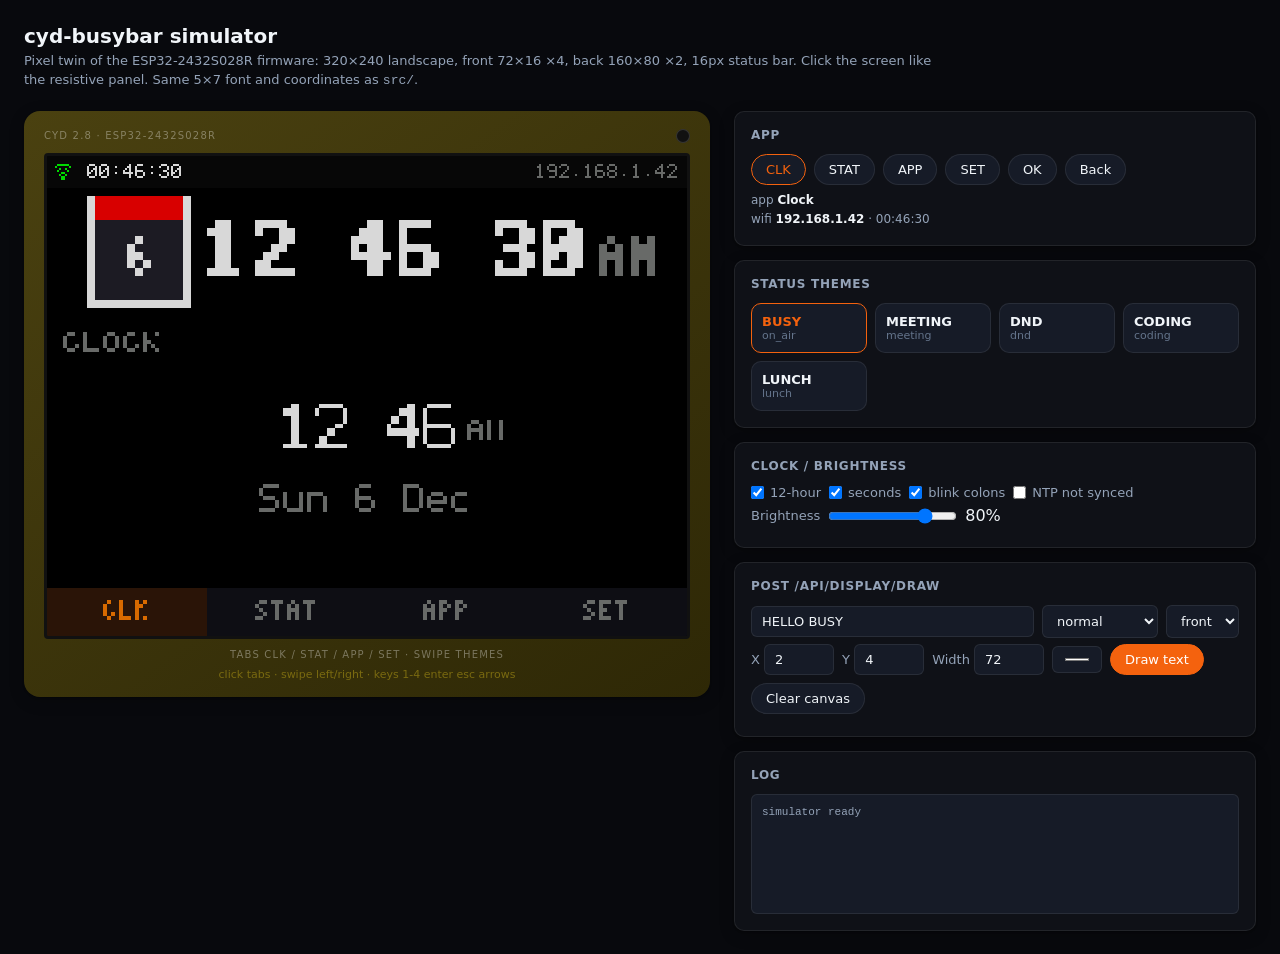
==== cyd-busybar/simulator.html @ e1021946 "feat: browser simulator, BUSY status theme, readable Tiny/Small fonts Add simulator.html as a pixel " ====
<!DOCTYPE html>
<html lang="en">
<head>
<meta charset="UTF-8">
<meta name="viewport" content="width=device-width, initial-scale=1">
<title>cyd-busybar simulator</title>
<style>
:root {
  --bg: #08090d;
  --surface: #0f1117;
  --surface-alt: #161b27;
  --border: rgba(255,255,255,0.08);
  --text: #f1f5f9;
  --text2: #94a3b8;
  --muted: #64748b;
  --accent: #F4620E;
  --good: #22c55e;
  --warn: #f43f5e;
  --radius: 10px;
  --shadow: 0 1px 2px rgba(0,0,0,0.3), 0 4px 16px rgba(0,0,0,0.2);
}
* { box-sizing: border-box; margin: 0; padding: 0; }
body {
  background: var(--bg);
  color: var(--text);
  font-family: system-ui, -apple-system, 'Segoe UI', Roboto, 'Helvetica Neue', Arial, sans-serif;
  min-height: 100dvh;
  padding: 24px;
}
header { margin-bottom: 20px; max-width: 920px; }
header h1 { font-size: 20px; font-weight: 600; }
header p { color: var(--text2); font-size: 13px; margin-top: 4px; line-height: 1.45; }
.layout {
  display: grid;
  grid-template-columns: auto 1fr;
  gap: 24px;
  align-items: start;
}
@media (max-width: 768px) { .layout { grid-template-columns: 1fr; } }

.device {
  background: linear-gradient(145deg, #4a4110, #2e2806);
  border-radius: 16px;
  padding: 18px 20px 16px;
  box-shadow: var(--shadow);
  display: inline-block;
}
.bezel-row {
  display: flex;
  align-items: center;
  justify-content: space-between;
  margin-bottom: 10px;
}
.brand {
  font-size: 10px;
  letter-spacing: 0.12em;
  color: rgba(255,255,255,0.35);
  text-transform: uppercase;
}
.rgb-led {
  width: 14px; height: 14px; border-radius: 50%;
  background: #111;
  box-shadow: inset 0 0 0 1px rgba(255,255,255,0.15);
}
.screen-wrap { position: relative; border: 3px solid #111; border-radius: 4px; overflow: hidden; }
#screen {
  display: block;
  width: 640px;
  height: 480px;
  background: #000;
  cursor: pointer;
  image-rendering: pixelated;
  image-rendering: crisp-edges;
  touch-action: none;
  user-select: none;
}
.dim-overlay {
  position: absolute; inset: 0; background: #000; pointer-events: none;
}
.device-label {
  text-align: center;
  color: rgba(255,255,255,0.35);
  font-size: 10px;
  letter-spacing: 0.12em;
  margin-top: 10px;
  text-transform: uppercase;
}
.hint { color: #7a6a10; font-size: 11px; text-align: center; margin-top: 8px; }

.panel { display: flex; flex-direction: column; gap: 14px; max-width: 640px; }
.card {
  background: var(--surface);
  border: 1px solid var(--border);
  border-radius: var(--radius);
  padding: 16px;
  box-shadow: var(--shadow);
}
.card h2 {
  font-size: 12px;
  letter-spacing: 0.06em;
  color: var(--text2);
  margin-bottom: 12px;
  text-transform: uppercase;
}
.row { display: flex; flex-wrap: wrap; gap: 8px; align-items: center; margin: 6px 0; }
label { font-size: 13px; color: var(--text2); }
input[type=text], input[type=number], input[type=color], select, textarea {
  background: var(--surface-alt);
  border: 1px solid var(--border);
  border-radius: 6px;
  color: var(--text);
  padding: 7px 10px;
  font: inherit;
  font-size: 13px;
}
input[type=text], textarea { flex: 1; min-width: 140px; }
input:focus, select:focus, button:focus, textarea:focus {
  outline: 2px solid var(--accent);
  outline-offset: 2px;
}
button {
  background: var(--surface-alt);
  border: 1px solid var(--border);
  border-radius: 999px;
  color: var(--text);
  padding: 7px 14px;
  font: inherit;
  font-size: 13px;
  cursor: pointer;
}
button:hover { background: rgba(255,255,255,0.08); }
button:active { transform: translateY(1px); }
button.primary { background: var(--accent); border-color: var(--accent); color: #fff; }
button.primary:hover { filter: brightness(1.08); }
button.is-on { border-color: var(--accent); color: var(--accent); }
.toggle { display: flex; align-items: center; gap: 6px; font-size: 13px; color: var(--text2); cursor: pointer; }
.theme-grid { display: grid; grid-template-columns: repeat(auto-fit, minmax(110px, 1fr)); gap: 8px; }
.theme-card {
  background: var(--surface-alt);
  border: 1px solid var(--border);
  border-radius: var(--radius);
  padding: 10px;
  text-align: left;
  color: var(--text);
}
.theme-card.is-on { border-color: var(--accent); }
#log {
  background: var(--surface-alt);
  border: 1px solid var(--border);
  border-radius: 6px;
  padding: 10px;
  height: 120px;
  overflow: auto;
  font: 11px/1.45 ui-monospace, Menlo, monospace;
  color: var(--text2);
}
#log .err { color: var(--warn); }
#hud { font-size: 12px; color: var(--text2); font-variant-numeric: tabular-nums; line-height: 1.6; }
#hud b { color: var(--text); }

@media (prefers-reduced-motion: reduce) {
  *, *::before, *::after { animation-duration: 0.01ms !important; transition-duration: 0.01ms !important; }
}
</style>
</head>
<body>
<header>
  <h1>cyd-busybar simulator</h1>
  <p>Pixel twin of the ESP32-2432S028R firmware: 320&times;240 landscape, front 72&times;16 &times;4, back 160&times;80 &times;2, 16px status bar. Click the screen like the resistive panel. Same 5&times;7 font and coordinates as <code>src/</code>.</p>
</header>

<main class="layout">
  <section class="device" aria-label="Simulated CYD">
    <div class="bezel-row">
      <div class="brand">CYD 2.8 · ESP32-2432S028R</div>
      <div class="rgb-led" id="rgbLed" title="onboard RGB LED"></div>
    </div>
    <div class="screen-wrap">
      <canvas id="screen" width="320" height="240" aria-label="Simulated 320 by 240 display"></canvas>
      <div class="dim-overlay" id="dimOverlay"></div>
    </div>
    <div class="device-label">tabs CLK / STAT / APP / SET · swipe themes</div>
    <p class="hint">click tabs · swipe left/right · keys 1-4 enter esc arrows</p>
  </section>

  <section class="panel">
    <div class="card">
      <h2>App</h2>
      <div class="row" id="app-btns">
        <button type="button" data-key="start">CLK</button>
        <button type="button" data-key="busy">STAT</button>
        <button type="button" data-key="apps">APP</button>
        <button type="button" data-key="settings">SET</button>
        <button type="button" data-key="ok">OK</button>
        <button type="button" data-key="back">Back</button>
      </div>
      <p id="hud"></p>
    </div>

    <div class="card">
      <h2>Status themes</h2>
      <div class="theme-grid" id="theme-grid"></div>
    </div>

    <div class="card">
      <h2>Clock / brightness</h2>
      <div class="row">
        <label class="toggle"><input type="checkbox" id="hour12" checked> 12-hour</label>
        <label class="toggle"><input type="checkbox" id="showSeconds" checked> seconds</label>
        <label class="toggle"><input type="checkbox" id="blinkColons" checked> blink colons</label>
        <label class="toggle"><input type="checkbox" id="simOffline"> NTP not synced</label>
      </div>
      <div class="row">
        <label for="bright">Brightness</label>
        <input id="bright" type="range" min="5" max="100" value="80">
        <span id="brightVal">80%</span>
      </div>
    </div>

    <div class="card">
      <h2>POST /api/display/draw</h2>
      <form id="draw-form">
        <div class="row">
          <input name="text" type="text" value="HELLO BUSY" maxlength="96" aria-label="Text">
          <select name="font" aria-label="Font">
            <option>tiny</option><option>small</option>
            <option selected>normal</option><option>condensed</option>
            <option>bold</option><option>large</option>
            <option>extra_large</option><option>global</option>
          </select>
          <select name="display" aria-label="Display">
            <option value="front">front</option>
            <option value="back">back</option>
          </select>
        </div>
        <div class="row">
          <label>X <input name="x" type="number" value="2" style="width:70px"></label>
          <label>Y <input name="y" type="number" value="4" style="width:70px"></label>
          <label>Width <input name="width" type="number" value="72" style="width:70px"></label>
          <input name="color" type="color" value="#ffffff" aria-label="Color">
          <button class="primary" type="submit">Draw text</button>
          <button type="button" id="btn-clear">Clear canvas</button>
        </div>
      </form>
    </div>

    <div class="card">
      <h2>Log</h2>
      <div id="log"></div>
    </div>
  </section>
</main>

<script>
// Pixel twin of cyd-busybar firmware. Layout, 5x7 bits, and draw
// coordinates must match src/ (Types.h, Fonts.cpp, ClockApp, ThemeApp,
// SettingsApp, Chrome, AppManager, DisplayHAL, TouchInput).

// ── LAYOUT (Types.h) ──────────────────────────────────────
const FRONT_W = 72, FRONT_H = 16, BACK_W = 160, BACK_H = 80;
const TFT_W = 320, TFT_H = 240, STATUS_H = 16;
const FRONT_SCALE = 4, BACK_SCALE = 2;
const FRONT_DX = 16, FRONT_DY = 16, BACK_DX = 0, BACK_DY = 80;
const FW_NAME = 'cyd-busybar', FW_VERSION = '0.1.0', API_SEMVER = '27.5.0';
const STORAGE_KEY = 'cydbusybar_v1_sim';

const COL_BG = 0x0000, COL_STATUS = 0x0841, COL_TEXT = 0xFFFF;
const COL_MUTED = 0x7BEF, COL_ACCENT = 0xFBE0, COL_GREEN = 0x07E0, COL_RED = 0xF800;

const FontId = { Tiny:0, Small:1, Normal:2, Condensed:3, Bold:4, Large:5, ExtraLarge:6, Global:7 };
const AppId = { Clock:0, Theme:1, Apps:2, Settings:3 };
const Key = { None:0, Up:1, Down:2, Ok:3, Back:4, Start:5, Busy:6, Custom:7, Off:8, Apps:9, Settings:10 };
const Align = { TopLeft:0, TopMid:1, TopRight:2, MidLeft:3, Center:4, MidRight:5, BottomLeft:6, BottomMid:7, BottomRight:8 };

const TZ_TABLE = [
  'Bangkok','UTC','London','Berlin','New_York','Chicago','Denver',
  'Los_Angeles','Tokyo','Singapore','Sydney','Mumbai'
];

const THEMES = [
  { id:'on_air',  label:'BUSY',    backSub:'RECORDING',     color: rgb565(0xFF,0x2A,0x2A), bg: rgb565(0x28,0x00,0x00), anim:'pulse_bars' },
  { id:'meeting', label:'MEETING', backSub:'IN A CALL',     color: rgb565(0x3D,0x7F,0xFF), bg: rgb565(0x00,0x10,0x28), anim:'dots' },
  { id:'dnd',     label:'DND',     backSub:'DO NOT DISTURB',color: rgb565(0xB0,0x80,0xFF), bg: rgb565(0x10,0x00,0x20), anim:'moon' },
  { id:'coding',  label:'CODING',  backSub:'HEADS DOWN',    color: rgb565(0x22,0xC5,0x5E), bg: rgb565(0x00,0x18,0x08), anim:'code' },
  { id:'lunch',   label:'LUNCH',   backSub:'BACK SOON',     color: rgb565(0xF4,0xC2,0x0E), bg: rgb565(0x28,0x18,0x00), anim:'utensils' },
];

const FONT5X7 = [
  [0x00, 0x00, 0x00, 0x00, 0x00],
  [0x00, 0x00, 0x2F, 0x00, 0x00],
  [0x00, 0x03, 0x00, 0x03, 0x00],
  [0x0A, 0x1F, 0x0A, 0x1F, 0x0A],
  [0x24, 0x2A, 0x7F, 0x2A, 0x12],
  [0x63, 0x13, 0x28, 0x66, 0x41],
  [0x36, 0x49, 0x55, 0x22, 0x50],
  [0x00, 0x00, 0x03, 0x00, 0x00],
  [0x00, 0x00, 0x3E, 0x41, 0x00],
  [0x00, 0x41, 0x3E, 0x00, 0x00],
  [0x14, 0x08, 0x3E, 0x08, 0x14],
  [0x08, 0x08, 0x3E, 0x08, 0x08],
  [0x00, 0x40, 0x30, 0x00, 0x00],
  [0x08, 0x08, 0x08, 0x08, 0x08],
  [0x00, 0x00, 0x20, 0x00, 0x00],
  [0x10, 0x08, 0x04, 0x02, 0x01],
  [0x3E, 0x51, 0x49, 0x45, 0x3E],
  [0x00, 0x42, 0x7F, 0x40, 0x00],
  [0x42, 0x61, 0x51, 0x49, 0x46],
  [0x22, 0x41, 0x49, 0x49, 0x36],
  [0x18, 0x14, 0x12, 0x7F, 0x10],
  [0x27, 0x45, 0x45, 0x45, 0x39],
  [0x3E, 0x49, 0x49, 0x49, 0x30],
  [0x01, 0x71, 0x09, 0x05, 0x03],
  [0x36, 0x49, 0x49, 0x49, 0x36],
  [0x06, 0x49, 0x49, 0x49, 0x3E],
  [0x00, 0x00, 0x12, 0x00, 0x00],
  [0x00, 0x40, 0x32, 0x00, 0x00],
  [0x08, 0x14, 0x22, 0x41, 0x00],
  [0x14, 0x14, 0x14, 0x14, 0x14],
  [0x00, 0x41, 0x22, 0x14, 0x08],
  [0x02, 0x01, 0x51, 0x09, 0x06],
  [0x3E, 0x41, 0x5D, 0x55, 0x5E],
  [0x7E, 0x09, 0x09, 0x09, 0x7E],
  [0x7F, 0x49, 0x49, 0x49, 0x36],
  [0x3E, 0x41, 0x41, 0x41, 0x22],
  [0x7F, 0x41, 0x41, 0x41, 0x3E],
  [0x7F, 0x49, 0x49, 0x49, 0x41],
  [0x7F, 0x09, 0x09, 0x09, 0x01],
  [0x3E, 0x41, 0x49, 0x49, 0x7A],
  [0x7F, 0x08, 0x08, 0x08, 0x7F],
  [0x00, 0x41, 0x7F, 0x41, 0x00],
  [0x20, 0x40, 0x41, 0x3F, 0x01],
  [0x7F, 0x08, 0x14, 0x22, 0x41],
  [0x7F, 0x40, 0x40, 0x40, 0x40],
  [0x7F, 0x02, 0x0C, 0x02, 0x7F],
  [0x7F, 0x02, 0x04, 0x08, 0x7F],
  [0x3E, 0x41, 0x41, 0x41, 0x3E],
  [0x7F, 0x09, 0x09, 0x09, 0x06],
  [0x3E, 0x41, 0x51, 0x21, 0x5E],
  [0x7F, 0x09, 0x19, 0x29, 0x46],
  [0x46, 0x49, 0x49, 0x49, 0x31],
  [0x01, 0x01, 0x7F, 0x01, 0x01],
  [0x3F, 0x40, 0x40, 0x40, 0x3F],
  [0x1F, 0x20, 0x40, 0x20, 0x1F],
  [0x7F, 0x20, 0x18, 0x20, 0x7F],
  [0x63, 0x14, 0x08, 0x14, 0x63],
  [0x03, 0x04, 0x78, 0x04, 0x03],
  [0x61, 0x51, 0x49, 0x45, 0x43],
  [0x7F, 0x41, 0x41, 0x41, 0x00],
  [0x01, 0x02, 0x04, 0x08, 0x10],
  [0x00, 0x41, 0x41, 0x41, 0x7F],
  [0x04, 0x02, 0x01, 0x02, 0x04],
  [0x40, 0x40, 0x40, 0x40, 0x40],
  [0x00, 0x01, 0x02, 0x00, 0x00],
  [0x20, 0x54, 0x54, 0x54, 0x78],
  [0x7F, 0x44, 0x44, 0x44, 0x38],
  [0x38, 0x44, 0x44, 0x44, 0x00],
  [0x38, 0x44, 0x44, 0x44, 0x7F],
  [0x38, 0x54, 0x54, 0x54, 0x18],
  [0x08, 0x7E, 0x09, 0x01, 0x02],
  [0x08, 0x54, 0x54, 0x54, 0x3C],
  [0x7F, 0x04, 0x04, 0x04, 0x78],
  [0x00, 0x44, 0x7D, 0x40, 0x00],
  [0x20, 0x40, 0x44, 0x3D, 0x00],
  [0x7F, 0x10, 0x28, 0x44, 0x00],
  [0x00, 0x41, 0x7F, 0x40, 0x00],
  [0x7C, 0x04, 0x78, 0x04, 0x78],
  [0x7C, 0x04, 0x04, 0x04, 0x78],
  [0x38, 0x44, 0x44, 0x44, 0x38],
  [0x7C, 0x14, 0x14, 0x14, 0x08],
  [0x08, 0x14, 0x14, 0x14, 0x7C],
  [0x7C, 0x08, 0x04, 0x04, 0x08],
  [0x48, 0x54, 0x54, 0x54, 0x24],
  [0x04, 0x3F, 0x44, 0x44, 0x20],
  [0x3C, 0x40, 0x40, 0x40, 0x7C],
  [0x1C, 0x20, 0x40, 0x20, 0x1C],
  [0x3C, 0x40, 0x38, 0x40, 0x3C],
  [0x44, 0x28, 0x10, 0x28, 0x44],
  [0x0C, 0x50, 0x50, 0x50, 0x3C],
  [0x44, 0x64, 0x54, 0x4C, 0x44],
  [0x00, 0x08, 0x36, 0x41, 0x41],
  [0x00, 0x00, 0x7F, 0x00, 0x00],
  [0x41, 0x41, 0x36, 0x08, 0x00],
  [0x08, 0x04, 0x08, 0x10, 0x08],
];

function rgb565(r, g, b) { return ((r & 0xF8) << 8) | ((g & 0xFC) << 3) | (b >> 3); }
function split565(c) {
  let r = (c >> 8) & 0xF8; r |= r >> 5;
  let g = (c >> 3) & 0xFC; g |= g >> 6;
  let b = (c << 3) & 0xF8; b |= b >> 5;
  return [r, g, b];
}
function clampi(v, lo, hi) { return v < lo ? lo : (v > hi ? hi : v); }
function parseFont(s) {
  const m = { tiny:0, small:1, condensed:3, bold:4, large:5, extra_large:6, global:7 };
  return m[s] != null ? m[s] : FontId.Normal;
}
function parseAlign(s) {
  const m = { top_mid:1, top_right:2, mid_left:3, center:4, mid_right:5, bottom_left:6, bottom_mid:7, bottom_right:8 };
  return m[s] != null ? m[s] : Align.TopLeft;
}
function applyAlign(x, y, w, h, a) {
  switch (a) {
    case Align.TopMid: x -= (w / 2) | 0; break;
    case Align.TopRight: x -= w; break;
    case Align.MidLeft: y -= (h / 2) | 0; break;
    case Align.Center: x -= (w / 2) | 0; y -= (h / 2) | 0; break;
    case Align.MidRight: x -= w; y -= (h / 2) | 0; break;
    case Align.BottomLeft: y -= h; break;
    case Align.BottomMid: x -= (w / 2) | 0; y -= h; break;
    case Align.BottomRight: x -= w; y -= h; break;
  }
  return [x, y];
}
function hex8to565(hex) {
  const h = hex.replace('#', '');
  const r = parseInt(h.slice(0, 2), 16);
  const g = parseInt(h.slice(2, 4), 16);
  const b = parseInt(h.slice(4, 6), 16);
  return rgb565(r, g, b);
}

// ── STATE ─────────────────────────────────────────────────
const STATE = {
  current: AppId.Clock,
  pending: AppId.Clock,
  wiping: false,
  wipeStart: 0,
  wipeX: -1,
  settingsIndex: 0,
  settingsLeaf: false,
  themeIndex: 0,
  hour12: true,
  showSeconds: true,
  blinkColons: true,
  showDate: true,
  tzIndex: 0,
  brightness: 80,
  wifiOn: true,
  rssi: -50,
  ip: '192.168.1.42',
  ssid: 'home',
  ntpReady: true,
  canvas: null,
  rgb: [0, 0, 0],
  blinkUntil: 0,
  blinkOn: false,
  blinkLast: 0,
};

try {
  const s = JSON.parse(localStorage.getItem(STORAGE_KEY) || '{}');
  if (s.hour12 != null) STATE.hour12 = s.hour12;
  if (s.themeIndex != null) STATE.themeIndex = s.themeIndex;
  if (s.brightness != null) STATE.brightness = s.brightness;
} catch (e) {}

function saveSettings() {
  localStorage.setItem(STORAGE_KEY, JSON.stringify({
    hour12: STATE.hour12, themeIndex: STATE.themeIndex, brightness: STATE.brightness
  }));
}

function millis() { return Date.now(); }

// ── DISPLAY HAL ───────────────────────────────────────────
const front = new Uint16Array(FRONT_W * FRONT_H);
const back = new Uint16Array(BACK_W * BACK_H);
const canvasEl = document.getElementById('screen');
const ctx = canvasEl.getContext('2d', { alpha: false });
ctx.imageSmoothingEnabled = false;
const img = ctx.createImageData(TFT_W, TFT_H);

function dispW(d) { return d === 0 ? FRONT_W : BACK_W; }
function dispH(d) { return d === 0 ? FRONT_H : BACK_H; }
function dispBuf(d) { return d === 0 ? front : back; }

function clearFB(d, color) {
  dispBuf(d).fill(color);
}
function pixel(d, x, y, color) {
  const w = dispW(d), h = dispH(d);
  if (x < 0 || y < 0 || x >= w || y >= h) return;
  dispBuf(d)[y * w + x] = color;
}
function fillRect(d, x, y, w, h, color) {
  const W = dispW(d), H = dispH(d);
  const x1 = clampi(x, 0, W), y1 = clampi(y, 0, H);
  const x2 = clampi(x + w, 0, W), y2 = clampi(y + h, 0, H);
  const buf = dispBuf(d);
  for (let yy = y1; yy < y2; yy++) {
    const row = yy * W;
    for (let xx = x1; xx < x2; xx++) buf[row + xx] = color;
  }
}
function hLine(d, x, y, w, c) { fillRect(d, x, y, w, 1, c); }
function vLine(d, x, y, h, c) { fillRect(d, x, y, 1, h, c); }

function put565(x, y, c) {
  if (x < 0 || y < 0 || x >= TFT_W || y >= TFT_H) return;
  const [r, g, b] = split565(c);
  const i = (y * TFT_W + x) * 4;
  img.data[i] = r; img.data[i + 1] = g; img.data[i + 2] = b; img.data[i + 3] = 255;
}
function fillTft(x, y, w, h, c) {
  for (let yy = y; yy < y + h; yy++)
    for (let xx = x; xx < x + w; xx++) put565(xx, yy, c);
}
function scaleBlit(src, sw, sh, dx, dy, scale) {
  for (let sy = 0; sy < sh; sy++) {
    for (let sx = 0; sx < sw; sx++) {
      const c = src[sy * sw + sx];
      const px = dx + sx * scale;
      const py = dy + sy * scale;
      for (let k = 0; k < scale; k++)
        for (let m = 0; m < scale; m++) put565(px + k, py + m, c);
    }
  }
}

function glyphW(id) {
  switch (id) {
    case FontId.Tiny: return 3;
    case FontId.Small: return 4;
    case FontId.Condensed: return 4;
    case FontId.Large: return 6;
    case FontId.ExtraLarge: return 7;
    case FontId.Global: return 8;
    default: return 5;
  }
}
function glyphH(id) {
  switch (id) {
    case FontId.Tiny:
    case FontId.Small: return 5;
    case FontId.Large: return 9;
    case FontId.ExtraLarge: return 10;
    case FontId.Global: return 11;
    default: return 7;
  }
}
function textWidth(s, id) {
  if (!s) return 0;
  const n = s.length;
  return n * glyphW(id) + (n - 1);
}
function textHeight(id) { return glyphH(id); }

function blitGlyph(d, x, y, ch, color, id, clipX, clipY, clipW, clipH, clip) {
  let idx = ch.charCodeAt(0);
  if (idx < 0x20 || idx > 0x7E) idx = 63;
  const cols = FONT5X7[idx - 0x20];
  const dw = glyphW(id), dh = glyphH(id);
  const bold = id === FontId.Bold;
  const W = dispW(d), H = dispH(d);
  for (let dy = 0; dy < dh; dy++) {
    // Inclusive 5x7 sample (Fonts.cpp). Tiny/Small keep the glyph midline.
    let sy = dh <= 1 ? 0 : Math.floor((dy * 6 + Math.floor((dh - 1) / 2)) / (dh - 1));
    if (sy > 6) sy = 6;
    const py = y + dy;
    if (py < 0 || py >= H) continue;
    if (clip && (py < clipY || py >= clipY + clipH)) continue;
    for (let dx = 0; dx < dw; dx++) {
      let sx = dw <= 1 ? 0 : Math.floor((dx * 4 + Math.floor((dw - 1) / 2)) / (dw - 1));
      if (sx > 4) sx = 4;
      const px = x + dx;
      if (px < 0 || px >= W) continue;
      if (clip && (px < clipX || px >= clipX + clipW)) continue;
      let on = (cols[sx] & (1 << sy)) !== 0;
      if (bold && sx + 1 < 5) on = on || ((cols[sx + 1] & (1 << sy)) !== 0);
      if (on) pixel(d, px, py, color);
    }
  }
}
function drawText(d, x, y, s, color, id) {
  if (!s) return;
  const adv = glyphW(id) + 1;
  for (let i = 0; i < s.length; i++) {
    blitGlyph(d, x, y, s[i], color, id, 0, 0, 0, 0, false);
    x += adv;
  }
}
function drawTextClip(d, clipX, clipY, clipW, clipH, originX, s, color, id) {
  if (!s) return;
  const adv = glyphW(id) + 1;
  let x = originX;
  for (let i = 0; i < s.length; i++) {
    blitGlyph(d, x, clipY, s[i], color, id, clipX, clipY, clipW, clipH, true);
    x += adv;
  }
}

// TFT GLCD twin: 5x7 in a 6x8 cell (Adafruit / TFT_eSPI font 1).
function tftGlyph(x, y, ch, color) {
  let idx = ch.charCodeAt(0);
  if (idx < 0x20 || idx > 0x7E) idx = 63;
  const cols = FONT5X7[idx - 0x20];
  for (let sx = 0; sx < 5; sx++)
    for (let sy = 0; sy < 7; sy++)
      if (cols[sx] & (1 << sy)) put565(x + sx, y + sy, color);
}
function tftPrint(x, y, s, color) {
  for (let i = 0; i < s.length; i++) {
    tftGlyph(x, y, s[i], color);
    x += 6;
  }
  return s.length * 6;
}
function drawIconWifi(tftX, tftY, bars, color) {
  const p = (x, y) => put565(tftX + x, tftY + y, color);
  p(3, 6); p(4, 6); p(3, 7); p(4, 7);
  if (bars >= 1) { p(2, 5); p(5, 5); p(3, 4); p(4, 4); }
  if (bars >= 2) { p(1, 3); p(6, 3); p(2, 2); p(5, 2); }
  if (bars >= 3) { p(0, 1); p(7, 1); p(1, 0); p(6, 0); p(2, 0); p(5, 0); p(3, 0); p(4, 0); }
}

function setRgb(r, g, b) {
  STATE.rgb = [r, g, b];
  const el = document.getElementById('rgbLed');
  if (r || g || b) {
    el.style.background = `rgb(${r},${g},${b})`;
    el.style.boxShadow = `0 0 10px rgb(${r},${g},${b})`;
  } else {
    el.style.background = '#111';
    el.style.boxShadow = 'inset 0 0 0 1px rgba(255,255,255,0.15)';
  }
}
function rgbOff() { STATE.blinkUntil = 0; setRgb(0, 0, 0); }
function blinkRgb(c, ms) {
  const [r, g, b] = split565(c);
  STATE.rgb = [r, g, b];
  STATE.blinkUntil = millis() + ms;
  STATE.blinkLast = 0;
  STATE.blinkOn = false;
}

function drawStatusBar() {
  fillTft(0, 0, TFT_W, STATUS_H, COL_STATUS);
  let bars = 0;
  if (STATE.wifiOn) {
    if (STATE.rssi > -55) bars = 3;
    else if (STATE.rssi > -70) bars = 2;
    else bars = 1;
  }
  drawIconWifi(4, 4, bars, STATE.wifiOn ? COL_GREEN : COL_MUTED);
  const mid = formatClock(false, true, false);
  tftPrint(20, 4, mid, COL_TEXT);
  const left = STATE.wifiOn ? STATE.ip : 'offline';
  const tw = left.length * 6;
  tftPrint(TFT_W - 4 - tw, 4, left, COL_MUTED);
}

function composite() {
  img.data.fill(0);
  for (let i = 3; i < img.data.length; i += 4) img.data[i] = 255;
  drawStatusBar();
  scaleBlit(front, FRONT_W, FRONT_H, FRONT_DX, FRONT_DY, FRONT_SCALE);
  scaleBlit(back, BACK_W, BACK_H, BACK_DX, BACK_DY, BACK_SCALE);
  if (STATE.wipeX >= 0) fillTft(STATE.wipeX, 0, 14, TFT_H, COL_ACCENT);
  ctx.putImageData(img, 0, 0);
}

// ── TIME ──────────────────────────────────────────────────
function localTm() { return new Date(); }
function pad2(n) { return n < 10 ? '0' + n : String(n); }
function formatClock(hour12, seconds, blinkColon) {
  if (!STATE.ntpReady) return seconds ? '--:--:--' : '--:--';
  const t = localTm();
  let hour = t.getHours();
  const colon = blinkColon && (Math.floor(millis() / 500) % 2) ? ' ' : ':';
  if (hour12) {
    let h = hour % 12; if (h === 0) h = 12;
    return seconds ? `${h}${colon}${pad2(t.getMinutes())}${colon}${pad2(t.getSeconds())}`
                   : `${h}${colon}${pad2(t.getMinutes())}`;
  }
  return seconds ? `${pad2(hour)}${colon}${pad2(t.getMinutes())}${colon}${pad2(t.getSeconds())}`
                 : `${pad2(hour)}${colon}${pad2(t.getMinutes())}`;
}
function formatDate() {
  const wday = ['Sun','Mon','Tue','Wed','Thu','Fri','Sat'];
  const mon = ['Jan','Feb','Mar','Apr','May','Jun','Jul','Aug','Sep','Oct','Nov','Dec'];
  const t = localTm();
  return `${wday[t.getDay()]} ${t.getDate()} ${mon[t.getMonth()]}`;
}
function formatIso() {
  const t = localTm();
  return `${t.getFullYear()}-${pad2(t.getMonth()+1)}-${pad2(t.getDate())}T${pad2(t.getHours())}:${pad2(t.getMinutes())}:${pad2(t.getSeconds())}+07:00`;
}

// ── CLOCK APP ─────────────────────────────────────────────
function drawCalendar(x, y, day) {
  fillRect(0, x, y, 13, 14, COL_TEXT);
  fillRect(0, x + 1, y + 3, 11, 10, rgb565(0x20, 0x20, 0x28));
  fillRect(0, x + 1, y, 11, 3, COL_RED);
  const buf = String(day);
  const tw = textWidth(buf, FontId.Tiny);
  drawText(0, x + Math.floor((13 - tw) / 2), y + 5, buf, COL_TEXT, FontId.Tiny);
}
function drawClock() {
  clearFB(0, COL_BG); clearFB(1, COL_BG);
  const t = localTm();
  const ready = STATE.ntpReady;
  let clock = formatClock(STATE.hour12, STATE.showSeconds, STATE.blinkColons);
  if (!ready) clock = '--:--';
  if (STATE.showDate) drawCalendar(1, 1, ready ? t.getDate() : 0);
  const f = STATE.showSeconds ? FontId.Bold : FontId.ExtraLarge;
  const tw = textWidth(clock, f);
  const th = textHeight(f);
  const x = STATE.showDate ? 16 : Math.floor((FRONT_W - tw) / 2);
  const y = Math.floor((FRONT_H - th) / 2);
  drawText(0, x, y, clock, COL_TEXT, f);
  if (STATE.hour12 && ready) {
    const mer = t.getHours() >= 12 ? 'PM' : 'AM';
    drawText(0, x + tw + 2, y + 2, mer, COL_MUTED, FontId.Tiny);
  }
  drawText(1, 4, 4, 'CLOCK', COL_MUTED, FontId.Small);
  let big = formatClock(STATE.hour12, false, STATE.blinkColons);
  if (!ready) big = '--:--';
  const bw = textWidth(big, FontId.Global);
  drawText(1, Math.floor((BACK_W - bw) / 2), 22, big, COL_TEXT, FontId.Global);
  if (STATE.hour12 && ready) {
    const mer = t.getHours() >= 12 ? 'PM' : 'AM';
    drawText(1, Math.floor((BACK_W - bw) / 2) + bw + 3, 26, mer, COL_MUTED, FontId.Small);
  }
  const date = ready ? formatDate() : 'syncing NTP...';
  const dw = textWidth(date, FontId.Normal);
  drawText(1, Math.floor((BACK_W - dw) / 2), 42, date, COL_MUTED, FontId.Normal);
}

// ── THEMES ────────────────────────────────────────────────
function currentTheme() { return THEMES[STATE.themeIndex]; }
function animPulseBars(t) {
  clearFB(0, t.bg);
  const frame = Math.floor(millis() / 80) % 8;
  for (let i = 0; i < 4; i++) {
    let h = 4 + ((frame + i * 2) % 8);
    if (h > 14) h = 14;
    fillRect(0, 2 + i * 3, FRONT_H - 1 - h, 2, h, t.color);
    fillRect(0, FRONT_W - 4 - i * 3, FRONT_H - 1 - h, 2, h, t.color);
  }
  const tw = textWidth(t.label, FontId.Bold);
  drawText(0, Math.floor((FRONT_W - tw) / 2), 4, t.label, COL_TEXT, FontId.Bold);
}
function animDots(t) {
  clearFB(0, t.bg);
  const tw = textWidth(t.label, FontId.Bold);
  drawText(0, 2, 4, t.label, COL_TEXT, FontId.Bold);
  const n = 1 + Math.floor(millis() / 400) % 3;
  for (let i = 0; i < n; i++) fillRect(0, 4 + tw + 4 + i * 5, 8, 2, 2, t.color);
}
function animMoon(t) {
  clearFB(0, t.bg);
  const cx = 10, cy = 8, r = 5;
  for (let y = -r; y <= r; y++)
    for (let x = -r; x <= r; x++)
      if (x * x + y * y <= r * r) pixel(0, cx + x, cy + y, t.color);
  const ox = 3 - (Math.floor(millis() / 80) % 5);
  for (let y = -4; y <= 4; y++)
    for (let x = -4; x <= 4; x++)
      if (x * x + y * y <= 16) pixel(0, cx + ox + x, cy + y - 1, t.bg);
  drawText(0, 20, 4, t.label, COL_TEXT, FontId.Bold);
}
function animCode(t) {
  clearFB(0, t.bg);
  const bits = ['{ }', '</>', 'fn()', '=>', 'ok;'];
  const i = Math.floor(millis() / 350) % 5;
  drawText(0, 2, 1, bits[i], t.color, FontId.Small);
  const tw = textWidth(t.label, FontId.Bold);
  drawText(0, FRONT_W - tw - 2, 8, t.label, COL_TEXT, FontId.Bold);
}
function animUtensils(t) {
  clearFB(0, t.bg);
  vLine(0, 6, 2, 12, t.color);
  vLine(0, 4, 2, 5, t.color);
  vLine(0, 8, 2, 5, t.color);
  hLine(0, 4, 7, 5, t.color);
  vLine(0, 14, 2, 12, COL_MUTED);
  fillRect(0, 13, 2, 3, 6, COL_TEXT);
  const tw = textWidth(t.label, FontId.Bold);
  drawText(0, FRONT_W - tw - 2, 4, t.label, COL_TEXT, FontId.Bold);
}
function drawTheme() {
  const t = currentTheme();
  if (t.anim === 'pulse_bars') animPulseBars(t);
  else if (t.anim === 'dots') animDots(t);
  else if (t.anim === 'moon') animMoon(t);
  else if (t.anim === 'code') animCode(t);
  else animUtensils(t);
  clearFB(1, t.bg);
  drawText(1, 4, 4, 'STATUS', COL_MUTED, FontId.Small);
  const tw = textWidth(t.label, FontId.Global);
  drawText(1, Math.floor((BACK_W - tw) / 2), 20, t.label, t.color, FontId.Global);
  const sw = textWidth(t.backSub, FontId.Normal);
  drawText(1, Math.floor((BACK_W - sw) / 2), 38, t.backSub, COL_TEXT, FontId.Normal);
  drawText(1, 8, 54, '< prev', COL_MUTED, FontId.Tiny);
  drawText(1, BACK_W - 40, 54, 'next >', COL_MUTED, FontId.Tiny);
  const [r, g, b] = split565(t.color);
  setRgb(r, g, b);
}

// ── APPS / SETTINGS / CHROME ──────────────────────────────
function drawAppsScreen() {
  clearFB(0, COL_BG); clearFB(1, COL_BG);
  drawText(0, 4, 4, 'APPS', COL_ACCENT, FontId.Bold);
  drawText(1, 4, 4, 'APPS', COL_MUTED, FontId.Small);
  const line = STATE.wifiOn ? `http://${STATE.ip}/` : 'offline';
  drawText(1, 4, 18, line, COL_TEXT, FontId.Tiny);
  drawText(1, 4, 30, 'cyd-busybar.local', COL_MUTED, FontId.Small);
  if (STATE.canvas) drawText(1, 4, 44, `canvas: ${STATE.canvas.app} p${STATE.canvas.priority}`, COL_ACCENT, FontId.Tiny);
  else drawText(1, 4, 44, 'canvas: idle', COL_ACCENT, FontId.Tiny);
  drawText(1, 4, 54, 'POST /api/display/draw', COL_MUTED, FontId.Tiny);
}

const SET_ROWS = ['Wi-Fi', 'Time', 'Brightness', 'About'];
function drawSettings() {
  if (!STATE.settingsLeaf) {
    clearFB(0, COL_BG); clearFB(1, COL_BG);
    drawText(0, 4, 4, 'SETTINGS', COL_ACCENT, FontId.Bold);
    drawText(1, 4, 3, 'SETTINGS', COL_MUTED, FontId.Small);
    for (let i = 0; i < SET_ROWS.length; i++) {
      const y = 16 + i * 12;
      if (i === STATE.settingsIndex) fillRect(1, 2, y - 1, BACK_W - 4, 11, rgb565(0x28, 0x18, 0x08));
      const on = i === STATE.settingsIndex;
      drawText(1, 8, y, SET_ROWS[i], on ? COL_ACCENT : COL_TEXT, FontId.Normal);
      drawText(1, BACK_W - 10, y, '>', on ? COL_ACCENT : COL_MUTED, FontId.Normal);
    }
    return;
  }
  const row = STATE.settingsIndex;
  if (row === 0) {
    clearFB(0, COL_BG); clearFB(1, COL_BG);
    drawText(0, 4, 4, 'WIFI', COL_ACCENT, FontId.Bold);
    drawText(1, 4, 4, 'Wi-Fi', COL_MUTED, FontId.Small);
    if (STATE.wifiOn) {
      drawText(1, 4, 18, `SSID ${STATE.ssid}`, COL_TEXT, FontId.Small);
      drawText(1, 4, 30, `IP ${STATE.ip}`, COL_TEXT, FontId.Small);
      drawText(1, 4, 48, 'OK: forget  BACK: exit', COL_MUTED, FontId.Tiny);
    } else {
      drawText(1, 4, 18, 'Not connected', COL_TEXT, FontId.Normal);
      drawText(1, 4, 48, 'OK: start portal', COL_MUTED, FontId.Tiny);
    }
  } else if (row === 1) {
    clearFB(0, COL_BG); clearFB(1, COL_BG);
    drawText(0, 4, 4, 'TIME', COL_ACCENT, FontId.Bold);
    drawText(1, 4, 4, 'Time', COL_MUTED, FontId.Small);
    drawText(1, 4, 16, formatIso(), COL_TEXT, FontId.Tiny);
    drawText(1, 4, 28, `TZ  ${TZ_TABLE[STATE.tzIndex]}`, COL_TEXT, FontId.Small);
    drawText(1, 4, 40, `fmt ${STATE.hour12 ? '12-hour' : '24-hour'}`, COL_TEXT, FontId.Small);
    drawText(1, 4, 54, 'OK: 12/24  UP/DN: TZ', COL_MUTED, FontId.Tiny);
  } else if (row === 2) {
    clearFB(0, COL_BG); clearFB(1, COL_BG);
    drawText(0, 4, 4, 'BRIGHT', COL_ACCENT, FontId.Bold);
    drawText(1, 4, 4, 'Brightness', COL_MUTED, FontId.Small);
    drawText(1, 4, 20, `manual  ${STATE.brightness}%`, COL_TEXT, FontId.Small);
    fillRect(1, 4, 36, 152, 8, rgb565(0x20, 0x20, 0x28));
    fillRect(1, 4, 36, Math.floor(STATE.brightness * 152 / 100), 8, COL_ACCENT);
    drawText(1, 4, 50, 'OK: auto/man  UP/DN: +/-', COL_MUTED, FontId.Tiny);
  } else {
    clearFB(0, COL_BG); clearFB(1, COL_BG);
    drawText(0, 4, 4, FW_NAME, COL_ACCENT, FontId.Small);
    drawText(1, 4, 4, 'About', COL_MUTED, FontId.Small);
    drawText(1, 4, 16, `${FW_NAME} ${FW_VERSION}`, COL_TEXT, FontId.Small);
    drawText(1, 4, 28, `API ${API_SEMVER}`, COL_TEXT, FontId.Small);
    drawText(1, 4, 40, 'heap sim', COL_MUTED, FontId.Small);
    drawText(1, 4, 52, 'CYD 2.8  ESP32-2432S028R', COL_MUTED, FontId.Tiny);
  }
}

function drawTabBar() {
  const labels = ['CLK', 'STAT', 'APP', 'SET'];
  const ids = [AppId.Clock, AppId.Theme, AppId.Apps, AppId.Settings];
  const y = BACK_H - 12;
  fillRect(1, 0, y, BACK_W, 12, rgb565(0x10, 0x12, 0x18));
  for (let i = 0; i < 4; i++) {
    const x = i * 40;
    const on = STATE.current === ids[i];
    if (on) fillRect(1, x, y, 40, 12, rgb565(0x30, 0x18, 0x08));
    const tw = textWidth(labels[i], FontId.Tiny);
    drawText(1, x + Math.floor((40 - tw) / 2), y + 3, labels[i], on ? COL_ACCENT : COL_MUTED, FontId.Tiny);
  }
}

// ── CANVAS ENGINE (subset) ────────────────────────────────
function canvasOwns() { return !!(STATE.canvas && STATE.canvas.elems.length); }
function tickCanvas() {
  const c = STATE.canvas;
  if (!c) return;
  const now = millis();
  c.elems = c.elems.filter((e) => {
    if (e.timeoutSec > 0 && now - e.createdMs >= e.timeoutSec * 1000) return false;
    return true;
  });
  if (!c.elems.length) { STATE.canvas = null; return; }
  for (const e of c.elems) {
    if (e.type === 'text' && e.boxW > 0 && e.scrollRate > 0) {
      const tw = textWidth(e.text, e.font);
      if (tw > e.boxW) {
        const elapsed = now - e.createdMs;
        if (elapsed < (e.scrollStartMs || 0)) e.scrollOff = 0;
        else {
          const moving = elapsed - (e.scrollStartMs || 0);
          const cycle = tw + 8;
          let period = e.scrollRate > 0 ? Math.floor(cycle * 60000 / e.scrollRate) : 1000;
          period += e.scrollRepeatMs || 0;
          if (period === 0) period = 1;
          const phase = moving % period;
          const moveMs = period - (e.scrollRepeatMs || 0);
          e.scrollOff = phase < moveMs ? Math.floor(phase * cycle / moveMs) : 0;
        }
      }
    }
  }
}
function formatCountdown(e) {
  const now = Math.floor(Date.now() / 1000);
  let diff = e.cdDir === 0 ? e.timestamp - now : now - e.timestamp;
  if (diff < 0) diff = 0;
  const hours = Math.floor(diff / 3600);
  const mins = Math.floor((diff % 3600) / 60);
  const secs = diff % 60;
  const showH = e.cdHours === 1 || hours !== 0;
  return showH ? `${hours}:${pad2(mins)}:${pad2(secs)}` : `${pad2(mins)}:${pad2(secs)}`;
}
function drawXpm(e) {
  const lines = e.xpm.replace(/\r/g, '').split('\n');
  let i = 0;
  if (!lines[i]) return;
  i++;
  const hdr = (lines[i++] || '').trim().split(/\s+/).map(Number);
  const w = hdr[0], h = hdr[1], ncolors = hdr[2], cpp = hdr[3];
  if (!w || !h || ncolors > 32 || cpp > 4) return;
  const map = {};
  for (let c = 0; c < ncolors; c++) {
    const line = lines[i++] || '';
    const key = line.slice(0, cpp);
    const rest = line.slice(cpp).trim().split(/\s+/);
    const val = rest[rest.length - 1] || 'white';
    map[key] = val === 'none' || val === 'black' ? null : (val[0] === '#' ? hex8to565(val) : COL_TEXT);
  }
  let [x0, y0] = applyAlign(e.x, e.y, w, h, e.align);
  for (let y = 0; y < h; y++) {
    const row = lines[i++] || '';
    for (let x = 0; x < w; x++) {
      const key = row.substr(x * cpp, cpp);
      const col = map[key];
      if (col != null) pixel(e.display, x0 + x, y0 + y, col);
    }
  }
}
function drawCanvas() {
  clearFB(0, COL_BG); clearFB(1, COL_BG);
  const els = STATE.canvas.elems.slice().sort((a, b) => a.z - b.z);
  for (const e of els) {
    if (e.type === 'text') {
      const tw = textWidth(e.text, e.font);
      const th = textHeight(e.font);
      const box = e.boxW || tw;
      let [x, y] = applyAlign(e.x, e.y, box, th, e.align);
      if (e.boxW && tw > e.boxW) drawTextClip(e.display, x, y, e.boxW, th, x - (e.scrollOff || 0), e.text, e.color, e.font);
      else drawText(e.display, x, y, e.text, e.color, e.font);
    } else if (e.type === 'countdown') {
      const buf = formatCountdown(e);
      const tw = textWidth(buf, FontId.Bold), th = textHeight(FontId.Bold);
      const [x, y] = applyAlign(e.x, e.y, tw, th, e.align);
      drawText(e.display, x, y, buf, e.color, FontId.Bold);
    } else if (e.type === 'rectangle') {
      const [x, y] = applyAlign(e.x, e.y, e.rw, e.rh, e.align);
      if (e.fill === 'solid') fillRect(e.display, x, y, e.rw, e.rh, e.fillC0);
      if (e.borderW > 0) {
        hLine(e.display, x, y, e.rw, e.borderC);
        hLine(e.display, x, y + e.rh - 1, e.rw, e.borderC);
        vLine(e.display, x, y, e.rh, e.borderC);
        vLine(e.display, x + e.rw - 1, y, e.rh, e.borderC);
      }
    } else if (e.type === 'xpmbitmap') {
      drawXpm(e);
    }
  }
}

function drawFrame() {
  tickCanvas();
  if (canvasOwns()) {
    drawCanvas();
  } else {
    if (STATE.current === AppId.Clock) drawClock();
    else if (STATE.current === AppId.Theme) drawTheme();
    else if (STATE.current === AppId.Apps) drawAppsScreen();
    else drawSettings();
    drawTabBar();
  }
  composite();
}

// ── APP MANAGER / INPUT ───────────────────────────────────
function switchTo(id, wipe) {
  if (id === STATE.current && !STATE.wiping) return;
  STATE.pending = id;
  STATE.settingsLeaf = false;
  if (id !== AppId.Theme) rgbOff();
  if (wipe) {
    STATE.wiping = true;
    STATE.wipeStart = millis();
  } else {
    STATE.current = id;
  }
  updateAppButtons();
}

function handleKey(k) {
  if (k === Key.None) return;
  log('key ' + Object.keys(Key).find((n) => Key[n] === k));
  if (canvasOwns() && (k === Key.Back || k === Key.Off)) {
    STATE.canvas = null;
    rgbOff();
    return;
  }
  if (k === Key.Start) { switchTo(AppId.Clock, true); return; }
  if (k === Key.Busy) { switchTo(AppId.Theme, true); return; }
  if (k === Key.Apps) { switchTo(AppId.Apps, true); return; }
  if (k === Key.Settings) { switchTo(AppId.Settings, true); return; }

  if (STATE.current === AppId.Clock && k === Key.Ok) {
    STATE.hour12 = !STATE.hour12;
    document.getElementById('hour12').checked = STATE.hour12;
    saveSettings();
  } else if (STATE.current === AppId.Theme) {
    if (k === Key.Up || k === Key.Custom) STATE.themeIndex = (STATE.themeIndex + 1) % THEMES.length;
    else if (k === Key.Down) STATE.themeIndex = (STATE.themeIndex + THEMES.length - 1) % THEMES.length;
    saveSettings();
    renderThemeGrid();
  } else if (STATE.current === AppId.Settings) {
    if (!STATE.settingsLeaf) {
      if (k === Key.Down) STATE.settingsIndex = (STATE.settingsIndex + 1) % SET_ROWS.length;
      else if (k === Key.Up) STATE.settingsIndex = (STATE.settingsIndex + SET_ROWS.length - 1) % SET_ROWS.length;
      else if (k === Key.Ok) STATE.settingsLeaf = true;
      else if (k === Key.Back) switchTo(AppId.Clock, true);
    } else if (k === Key.Back) {
      STATE.settingsLeaf = false;
    } else if (STATE.settingsIndex === 0 && k === Key.Ok) {
      STATE.wifiOn = !STATE.wifiOn;
    } else if (STATE.settingsIndex === 1) {
      if (k === Key.Ok) {
        STATE.hour12 = !STATE.hour12;
        document.getElementById('hour12').checked = STATE.hour12;
        saveSettings();
      } else if (k === Key.Up) STATE.tzIndex = (STATE.tzIndex + 1) % TZ_TABLE.length;
      else if (k === Key.Down) STATE.tzIndex = (STATE.tzIndex + TZ_TABLE.length - 1) % TZ_TABLE.length;
    } else if (STATE.settingsIndex === 2) {
      if (k === Key.Up) STATE.brightness = clampi(STATE.brightness + 5, 5, 100);
      if (k === Key.Down) STATE.brightness = clampi(STATE.brightness - 5, 5, 100);
      document.getElementById('bright').value = STATE.brightness;
      applyBright();
      saveSettings();
    }
  }
}

function hitToKey(x, y) {
  if (y >= 216) {
    const slot = Math.floor(x / 80);
    if (slot <= 0) return Key.Start;
    if (slot === 1) return Key.Busy;
    if (slot === 2) return Key.Apps;
    return Key.Settings;
  }
  if (y < STATUS_H) return Key.None;
  if (y < BACK_DY) return Key.Ok;
  if (x < 40) return Key.Back;
  if (x > TFT_W - 40) return Key.Ok;
  return Key.None;
}

function canvasPos(ev) {
  const r = canvasEl.getBoundingClientRect();
  const x = Math.floor((ev.clientX - r.left) * TFT_W / r.width);
  const y = Math.floor((ev.clientY - r.top) * TFT_H / r.height);
  return { x: clampi(x, 0, TFT_W - 1), y: clampi(y, 0, TFT_H - 1) };
}

let down = false, downX = 0, downY = 0, lastX = 0, lastY = 0, lastTap = 0;
function onDown(ev) {
  ev.preventDefault();
  const p = canvasPos(ev);
  down = true; downX = lastX = p.x; downY = lastY = p.y;
  if (ev.pointerId != null && canvasEl.setPointerCapture) {
    try { canvasEl.setPointerCapture(ev.pointerId); } catch (e) {}
  }
}
function onMove(ev) {
  if (!down) return;
  const p = canvasPos(ev);
  lastX = p.x; lastY = p.y;
}
function onUp(ev) {
  if (!down) return;
  down = false;
  if (ev && ev.clientX != null) {
    const p = canvasPos(ev);
    lastX = p.x; lastY = p.y;
  }
  const now = millis();
  if (now - lastTap < 280) return;
  lastTap = now;
  const dx = lastX - downX, dy = lastY - downY;
  if (Math.abs(dx) > 40 && Math.abs(dx) > Math.abs(dy) * 2) {
    handleKey(dx > 0 ? Key.Up : Key.Down);
    return;
  }
  const k = hitToKey(downX, downY);
  if (k !== Key.None) handleKey(k);
}
canvasEl.addEventListener('pointerdown', onDown);
canvasEl.addEventListener('pointermove', onMove);
canvasEl.addEventListener('pointerup', onUp);
canvasEl.addEventListener('pointercancel', onUp);
canvasEl.addEventListener('mousedown', onDown);
canvasEl.addEventListener('mousemove', onMove);
window.addEventListener('mouseup', onUp);

document.addEventListener('keydown', (ev) => {
  if (ev.target && (ev.target.tagName === 'INPUT' || ev.target.tagName === 'SELECT' || ev.target.tagName === 'TEXTAREA')) return;
  const map = { ArrowUp: Key.Up, ArrowDown: Key.Down, Enter: Key.Ok, Escape: Key.Back, Digit1: Key.Start, Digit2: Key.Busy, Digit3: Key.Apps, Digit4: Key.Settings };
  if (map[ev.code] != null) { ev.preventDefault(); handleKey(map[ev.code]); }
});

// ── CONTROLS ──────────────────────────────────────────────
function log(msg, err) {
  const el = document.getElementById('log');
  const d = document.createElement('div');
  if (err) d.className = 'err';
  d.textContent = msg;
  el.prepend(d);
  while (el.childElementCount > 40) el.lastChild.remove();
}
function updateAppButtons() {
  document.querySelectorAll('#app-btns [data-key]').forEach((b) => {
    const k = b.dataset.key;
    const on = (k === 'start' && STATE.current === AppId.Clock)
      || (k === 'busy' && STATE.current === AppId.Theme)
      || (k === 'apps' && STATE.current === AppId.Apps)
      || (k === 'settings' && STATE.current === AppId.Settings);
    b.classList.toggle('is-on', on);
  });
}
function renderThemeGrid() {
  const grid = document.getElementById('theme-grid');
  grid.innerHTML = '';
  THEMES.forEach((t, i) => {
    const b = document.createElement('button');
    b.type = 'button';
    b.className = 'theme-card' + (i === STATE.themeIndex ? ' is-on' : '');
    b.innerHTML = `<strong>${t.label}</strong><div style="color:var(--muted);font-size:11px">${t.id}</div>`;
    b.addEventListener('click', () => {
      STATE.themeIndex = i;
      saveSettings();
      switchTo(AppId.Theme, true);
      renderThemeGrid();
    });
    grid.appendChild(b);
  });
}
document.getElementById('app-btns').addEventListener('click', (ev) => {
  const b = ev.target.closest('[data-key]');
  if (!b) return;
  const map = { start: Key.Start, busy: Key.Busy, apps: Key.Apps, settings: Key.Settings, ok: Key.Ok, back: Key.Back };
  handleKey(map[b.dataset.key]);
});
document.getElementById('hour12').addEventListener('change', (e) => { STATE.hour12 = e.target.checked; saveSettings(); });
document.getElementById('showSeconds').addEventListener('change', (e) => { STATE.showSeconds = e.target.checked; });
document.getElementById('blinkColons').addEventListener('change', (e) => { STATE.blinkColons = e.target.checked; });
document.getElementById('simOffline').addEventListener('change', (e) => { STATE.ntpReady = !e.target.checked; STATE.wifiOn = !e.target.checked; });
function applyBright() {
  document.getElementById('brightVal').textContent = STATE.brightness + '%';
  document.getElementById('dimOverlay').style.opacity = String((100 - STATE.brightness) / 130);
}
document.getElementById('bright').addEventListener('input', (e) => {
  STATE.brightness = Number(e.target.value);
  applyBright();
  saveSettings();
});
document.getElementById('hour12').checked = STATE.hour12;
document.getElementById('bright').value = STATE.brightness;
applyBright();

document.getElementById('draw-form').addEventListener('submit', (ev) => {
  ev.preventDefault();
  const fd = new FormData(ev.target);
  const font = parseFont(fd.get('font'));
  const display = fd.get('display') === 'back' ? 1 : 0;
  STATE.canvas = {
    app: 'web',
    priority: 50,
    elems: [{
      id: 'web1', type: 'text',
      x: Number(fd.get('x')), y: Number(fd.get('y')),
      display, align: Align.TopLeft, z: 0,
      text: fd.get('text'), font, color: hex8to565(fd.get('color')),
      boxW: Number(fd.get('width')) || 0, scrollRate: 800,
      scrollStartMs: 400, scrollRepeatMs: 1200, scrollOff: 0,
      timeoutSec: 0, createdMs: millis()
    }]
  };
  blinkRgb(COL_ACCENT, 3500);
  log('draw "' + fd.get('text') + '" on ' + fd.get('display'));
});
document.getElementById('btn-clear').addEventListener('click', () => {
  STATE.canvas = null;
  rgbOff();
  log('canvas cleared');
});

function updateHud() {
  const names = ['Clock', 'Theme', 'Apps', 'Settings'];
  document.getElementById('hud').innerHTML =
    `app <b>${names[STATE.current]}</b>` +
    (STATE.current === AppId.Theme ? ` · <b>${currentTheme().label}</b>` : '') +
    (canvasOwns() ? ' · <b>canvas overlay</b>' : '') +
    `<br>wifi <b>${STATE.wifiOn ? STATE.ip : 'offline'}</b> · ${formatClock(false, true, false)}`;
}

// ── LOOP ──────────────────────────────────────────────────
function tick() {
  const now = millis();
  if (STATE.wiping) {
    const dt = now - STATE.wipeStart;
    STATE.wipeX = Math.floor(dt * TFT_W / 280);
    if (dt > 140) STATE.current = STATE.pending;
    if (dt > 280) {
      STATE.wiping = false;
      STATE.wipeX = -1;
      STATE.current = STATE.pending;
      updateAppButtons();
    }
  }
  if (STATE.blinkUntil && now < STATE.blinkUntil) {
    if (now - STATE.blinkLast > 280) {
      STATE.blinkLast = now;
      STATE.blinkOn = !STATE.blinkOn;
      if (STATE.blinkOn) setRgb(STATE.rgb[0], STATE.rgb[1], STATE.rgb[2]);
      else setRgb(0, 0, 0);
    }
  } else if (STATE.blinkUntil && now >= STATE.blinkUntil) {
    rgbOff();
  }
  drawFrame();
  updateHud();
}

renderThemeGrid();
updateAppButtons();
log('simulator ready');
tick();
setInterval(tick, 80);
</script>
</body>
</html>
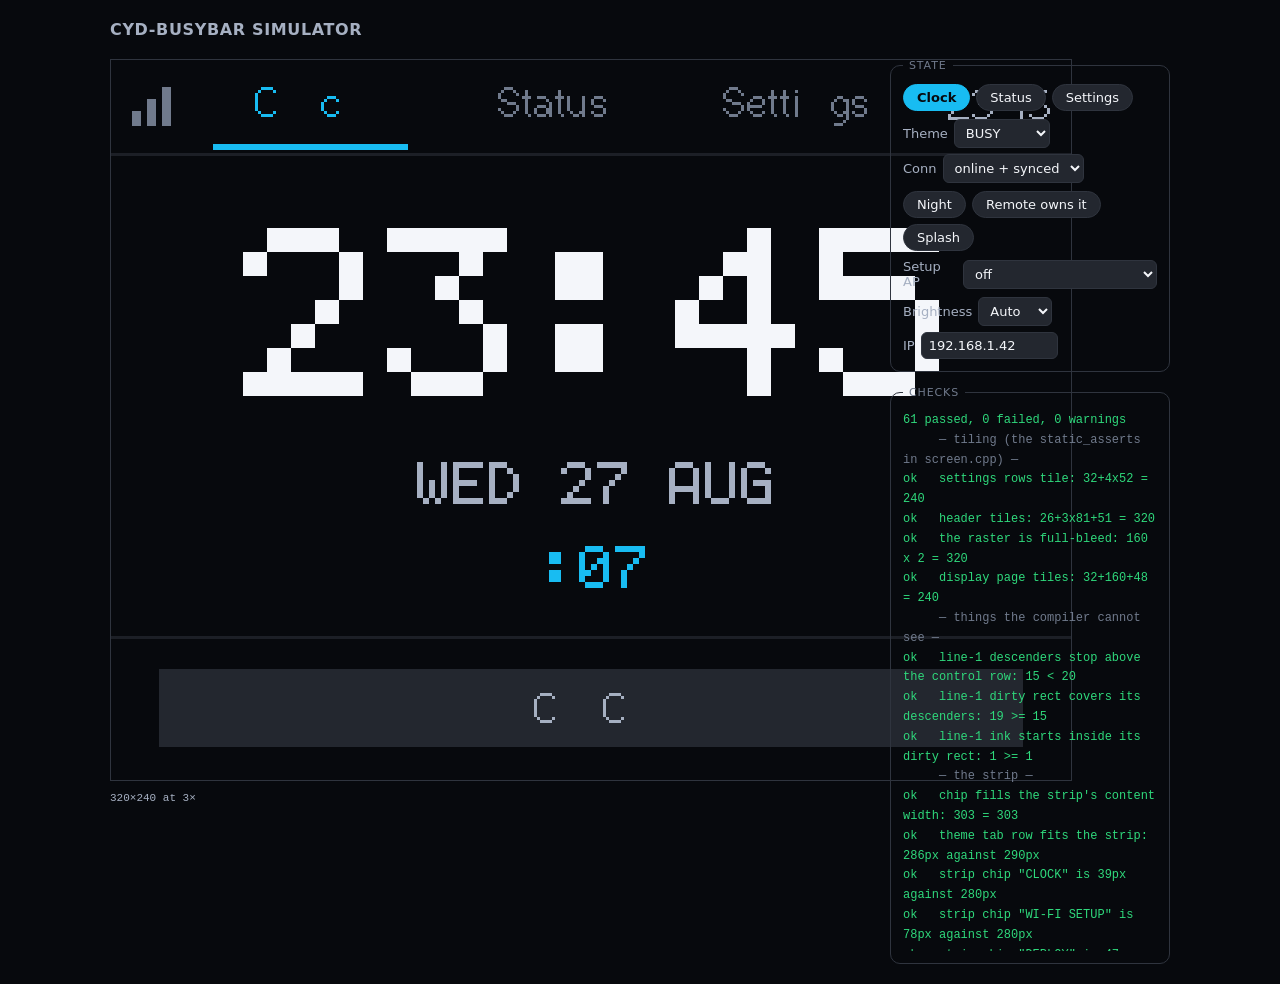
==== commit bb4fff84: "feat: remove clock tab, update status themes to BUSY/CALL/NORMAL/LUNCH/HOME with proportional scalin" ====
--- a/cyd-busybar/simulator.html
+++ b/cyd-busybar/simulator.html
@@ -1,1257 +1,886 @@
 <!DOCTYPE html>
 <html lang="en">
 <head>
-<meta charset="UTF-8">
+<meta charset="utf-8">
 <meta name="viewport" content="width=device-width, initial-scale=1">
 <title>cyd-busybar simulator</title>
 <style>
-:root {
-  --bg: #08090d;
-  --surface: #0f1117;
-  --surface-alt: #161b27;
-  --border: rgba(255,255,255,0.08);
-  --text: #f1f5f9;
-  --text2: #94a3b8;
-  --muted: #64748b;
-  --accent: #F4620E;
-  --good: #22c55e;
-  --warn: #f43f5e;
-  --radius: 10px;
-  --shadow: 0 1px 2px rgba(0,0,0,0.3), 0 4px 16px rgba(0,0,0,0.2);
-}
-* { box-sizing: border-box; margin: 0; padding: 0; }
-body {
-  background: var(--bg);
-  color: var(--text);
-  font-family: system-ui, -apple-system, 'Segoe UI', Roboto, 'Helvetica Neue', Arial, sans-serif;
-  min-height: 100dvh;
-  padding: 24px;
-}
-header { margin-bottom: 20px; max-width: 920px; }
-header h1 { font-size: 20px; font-weight: 600; }
-header p { color: var(--text2); font-size: 13px; margin-top: 4px; line-height: 1.45; }
-.layout {
-  display: grid;
-  grid-template-columns: auto 1fr;
-  gap: 24px;
-  align-items: start;
-}
-@media (max-width: 768px) { .layout { grid-template-columns: 1fr; } }
-
-.device {
-  background: linear-gradient(145deg, #4a4110, #2e2806);
-  border-radius: 16px;
-  padding: 18px 20px 16px;
-  box-shadow: var(--shadow);
-  display: inline-block;
-}
-.bezel-row {
-  display: flex;
-  align-items: center;
-  justify-content: space-between;
-  margin-bottom: 10px;
-}
-.brand {
-  font-size: 10px;
-  letter-spacing: 0.12em;
-  color: rgba(255,255,255,0.35);
-  text-transform: uppercase;
-}
-.rgb-led {
-  width: 14px; height: 14px; border-radius: 50%;
-  background: #111;
-  box-shadow: inset 0 0 0 1px rgba(255,255,255,0.15);
-}
-.screen-wrap { position: relative; border: 3px solid #111; border-radius: 4px; overflow: hidden; }
-#screen {
-  display: block;
-  width: 640px;
-  height: 480px;
-  background: #000;
-  cursor: pointer;
-  image-rendering: pixelated;
-  image-rendering: crisp-edges;
-  touch-action: none;
-  user-select: none;
-}
-.dim-overlay {
-  position: absolute; inset: 0; background: #000; pointer-events: none;
-}
-.device-label {
-  text-align: center;
-  color: rgba(255,255,255,0.35);
-  font-size: 10px;
-  letter-spacing: 0.12em;
-  margin-top: 10px;
-  text-transform: uppercase;
-}
-.hint { color: #7a6a10; font-size: 11px; text-align: center; margin-top: 8px; }
-
-.panel { display: flex; flex-direction: column; gap: 14px; max-width: 640px; }
-.card {
-  background: var(--surface);
-  border: 1px solid var(--border);
-  border-radius: var(--radius);
-  padding: 16px;
-  box-shadow: var(--shadow);
-}
-.card h2 {
-  font-size: 12px;
-  letter-spacing: 0.06em;
-  color: var(--text2);
-  margin-bottom: 12px;
-  text-transform: uppercase;
-}
-.row { display: flex; flex-wrap: wrap; gap: 8px; align-items: center; margin: 6px 0; }
-label { font-size: 13px; color: var(--text2); }
-input[type=text], input[type=number], input[type=color], select, textarea {
-  background: var(--surface-alt);
-  border: 1px solid var(--border);
-  border-radius: 6px;
-  color: var(--text);
-  padding: 7px 10px;
-  font: inherit;
-  font-size: 13px;
-}
-input[type=text], textarea { flex: 1; min-width: 140px; }
-input:focus, select:focus, button:focus, textarea:focus {
-  outline: 2px solid var(--accent);
-  outline-offset: 2px;
-}
-button {
-  background: var(--surface-alt);
-  border: 1px solid var(--border);
-  border-radius: 999px;
-  color: var(--text);
-  padding: 7px 14px;
-  font: inherit;
-  font-size: 13px;
-  cursor: pointer;
-}
-button:hover { background: rgba(255,255,255,0.08); }
-button:active { transform: translateY(1px); }
-button.primary { background: var(--accent); border-color: var(--accent); color: #fff; }
-button.primary:hover { filter: brightness(1.08); }
-button.is-on { border-color: var(--accent); color: var(--accent); }
-.toggle { display: flex; align-items: center; gap: 6px; font-size: 13px; color: var(--text2); cursor: pointer; }
-.theme-grid { display: grid; grid-template-columns: repeat(auto-fit, minmax(110px, 1fr)); gap: 8px; }
-.theme-card {
-  background: var(--surface-alt);
-  border: 1px solid var(--border);
-  border-radius: var(--radius);
-  padding: 10px;
-  text-align: left;
-  color: var(--text);
-}
-.theme-card.is-on { border-color: var(--accent); }
-#log {
-  background: var(--surface-alt);
-  border: 1px solid var(--border);
-  border-radius: 6px;
-  padding: 10px;
-  height: 120px;
-  overflow: auto;
-  font: 11px/1.45 ui-monospace, Menlo, monospace;
-  color: var(--text2);
-}
-#log .err { color: var(--warn); }
-#hud { font-size: 12px; color: var(--text2); font-variant-numeric: tabular-nums; line-height: 1.6; }
-#hud b { color: var(--text); }
-
-@media (prefers-reduced-motion: reduce) {
-  *, *::before, *::after { animation-duration: 0.01ms !important; transition-duration: 0.01ms !important; }
-}
+  :root {
+    --bg:#07090d; --surface:#16181d; --alt:#23272f; --border:#2f343e;
+    --text:#f4f6fa; --text2:#a6b0c2; --muted:#707a8c;
+    --accent:#18bcf2; --success:#2fd97c; --warning:#f5a524; --error:#ff4d6a;
+  }
+  * { box-sizing: border-box; }
+  body { margin:0; background:var(--bg); color:var(--text);
+         font-family:system-ui,-apple-system,'Segoe UI',Roboto,sans-serif; font-size:14px; }
+  .wrap { max-width:1100px; margin:0 auto; padding:20px; display:grid; gap:20px;
+          grid-template-columns:minmax(0,auto) minmax(280px,1fr); align-items:start; }
+  h1 { grid-column:1/-1; font-size:16px; margin:0; letter-spacing:.04em; text-transform:uppercase; color:var(--text2); }
+  canvas { image-rendering:pixelated; border:1px solid var(--border); display:block; background:#000; }
+  .side { display:grid; gap:14px; }
+  fieldset { border:1px solid var(--border); border-radius:10px; margin:0; padding:12px; }
+  legend { color:var(--muted); font-size:11px; text-transform:uppercase; letter-spacing:.08em; padding:0 6px; }
+  .row { display:flex; flex-wrap:wrap; gap:6px; align-items:center; }
+  label { color:var(--text2); font-size:13px; display:flex; gap:6px; align-items:center; }
+  select, input[type=text] { font:inherit; font-size:13px; background:var(--alt); color:var(--text);
+       border:1px solid var(--border); border-radius:6px; padding:5px 7px; }
+  button { font:inherit; font-size:13px; background:var(--alt); color:var(--text);
+       border:1px solid var(--border); border-radius:999px; padding:5px 13px; cursor:pointer; }
+  button:hover { background:var(--border); }
+  button[aria-pressed=true] { background:var(--accent); border-color:var(--accent); color:#07090d; font-weight:600; }
+  #log { font-family:ui-monospace,SFMono-Regular,Menlo,monospace; font-size:12px; line-height:1.65;
+         white-space:pre-wrap; margin:0; max-height:60vh; overflow:auto; }
+  .pass { color:var(--success); } .fail { color:var(--error); } .warn { color:var(--warning); }
+  .head { color:var(--muted); }
+  .ladder { font-family:ui-monospace,Menlo,monospace; font-size:11px; color:var(--text2); }
 </style>
 </head>
 <body>
-<header>
+<div class="wrap">
   <h1>cyd-busybar simulator</h1>
-  <p>Pixel twin of the ESP32-2432S028R firmware: 320&times;240 landscape, front 72&times;16 &times;4, back 160&times;80 &times;2, 16px status bar. Click the screen like the resistive panel. Same 5&times;7 font and coordinates as <code>src/</code>.</p>
-</header>
-
-<main class="layout">
-  <section class="device" aria-label="Simulated CYD">
-    <div class="bezel-row">
-      <div class="brand">CYD 2.8 · ESP32-2432S028R</div>
-      <div class="rgb-led" id="rgbLed" title="onboard RGB LED"></div>
-    </div>
-    <div class="screen-wrap">
-      <canvas id="screen" width="320" height="240" aria-label="Simulated 320 by 240 display"></canvas>
-      <div class="dim-overlay" id="dimOverlay"></div>
-    </div>
-    <div class="device-label">tabs CLK / STAT / APP / SET · swipe themes</div>
-    <p class="hint">click tabs · swipe left/right · keys 1-4 enter esc arrows</p>
-  </section>
-
-  <section class="panel">
-    <div class="card">
-      <h2>App</h2>
-      <div class="row" id="app-btns">
-        <button type="button" data-key="start">CLK</button>
-        <button type="button" data-key="busy">STAT</button>
-        <button type="button" data-key="apps">APP</button>
-        <button type="button" data-key="settings">SET</button>
-        <button type="button" data-key="ok">OK</button>
-        <button type="button" data-key="back">Back</button>
+
+  <div>
+    <canvas id="cv" width="960" height="720"></canvas>
+    <p class="ladder" id="scale">320&times;240 at 3&times;</p>
+  </div>
+
+  <div class="side">
+    <fieldset>
+      <legend>State</legend>
+      <div class="row">
+        <button data-app="0" class="tab">Clock</button>
+        <button data-app="1" class="tab">Status</button>
+        <button data-app="2" class="tab">Settings</button>
       </div>
-      <p id="hud"></p>
-    </div>
-
-    <div class="card">
-      <h2>Status themes</h2>
-      <div class="theme-grid" id="theme-grid"></div>
-    </div>
-
-    <div class="card">
-      <h2>Clock / brightness</h2>
-      <div class="row">
-        <label class="toggle"><input type="checkbox" id="hour12" checked> 12-hour</label>
-        <label class="toggle"><input type="checkbox" id="showSeconds" checked> seconds</label>
-        <label class="toggle"><input type="checkbox" id="blinkColons" checked> blink colons</label>
-        <label class="toggle"><input type="checkbox" id="simOffline"> NTP not synced</label>
+      <div class="row" style="margin-top:8px">
+        <label>Theme <select id="theme"></select></label>
+        <label>Conn <select id="conn">
+          <option value="0">online + synced</option>
+          <option value="1">online, no time</option>
+          <option value="2">offline</option>
+        </select></label>
       </div>
-      <div class="row">
-        <label for="bright">Brightness</label>
-        <input id="bright" type="range" min="5" max="100" value="80">
-        <span id="brightVal">80%</span>
+      <div class="row" style="margin-top:8px">
+        <button id="night" aria-pressed="false">Night</button>
+        <button id="owned" aria-pressed="false">Remote owns it</button>
+        <button id="splash" aria-pressed="false">Splash</button>
       </div>
-    </div>
-
-    <div class="card">
-      <h2>POST /api/display/draw</h2>
-      <form id="draw-form">
-        <div class="row">
-          <input name="text" type="text" value="HELLO BUSY" maxlength="96" aria-label="Text">
-          <select name="font" aria-label="Font">
-            <option>tiny</option><option>small</option>
-            <option selected>normal</option><option>condensed</option>
-            <option>bold</option><option>large</option>
-            <option>extra_large</option><option>global</option>
-          </select>
-          <select name="display" aria-label="Display">
-            <option value="front">front</option>
-            <option value="back">back</option>
-          </select>
-        </div>
-        <div class="row">
-          <label>X <input name="x" type="number" value="2" style="width:70px"></label>
-          <label>Y <input name="y" type="number" value="4" style="width:70px"></label>
-          <label>Width <input name="width" type="number" value="72" style="width:70px"></label>
-          <input name="color" type="color" value="#ffffff" aria-label="Color">
-          <button class="primary" type="submit">Draw text</button>
-          <button type="button" id="btn-clear">Clear canvas</button>
-        </div>
-      </form>
-    </div>
-
-    <div class="card">
-      <h2>Log</h2>
-      <div id="log"></div>
-    </div>
-  </section>
-</main>
+      <div class="row" style="margin-top:8px">
+        <label>Setup AP <select id="ap">
+          <option value="0">off</option>
+          <option value="1">on (AP+STA)</option>
+          <option value="2">fallback (no credentials)</option>
+        </select></label>
+      </div>
+      <div class="row" style="margin-top:8px">
+        <label>Brightness <select id="bl">
+          <option value="0">Auto</option><option value="1">25%</option>
+          <option value="2">50%</option><option value="3">75%</option><option value="4">100%</option>
+        </select></label>
+        <label>IP <input type="text" id="ip" value="192.168.1.42" size="13"></label>
+      </div>
+    </fieldset>
+
+    <fieldset>
+      <legend>Checks</legend>
+      <pre id="log"></pre>
+    </fieldset>
+  </div>
+</div>
 
 <script>
-// Pixel twin of cyd-busybar firmware. Layout, 5x7 bits, and draw
-// coordinates must match src/ (Types.h, Fonts.cpp, ClockApp, ThemeApp,
-// SettingsApp, Chrome, AppManager, DisplayHAL, TouchInput).
-
-// ── LAYOUT (Types.h) ──────────────────────────────────────
-const FRONT_W = 72, FRONT_H = 16, BACK_W = 160, BACK_H = 80;
-const TFT_W = 320, TFT_H = 240, STATUS_H = 16;
-const FRONT_SCALE = 4, BACK_SCALE = 2;
-const FRONT_DX = 16, FRONT_DY = 16, BACK_DX = 0, BACK_DY = 80;
-const FW_NAME = 'cyd-busybar', FW_VERSION = '0.1.0', API_SEMVER = '27.5.0';
-const STORAGE_KEY = 'cydbusybar_v1_sim';
-
-const COL_BG = 0x0000, COL_STATUS = 0x0841, COL_TEXT = 0xFFFF;
-const COL_MUTED = 0x7BEF, COL_ACCENT = 0xFBE0, COL_GREEN = 0x07E0, COL_RED = 0xF800;
-
-const FontId = { Tiny:0, Small:1, Normal:2, Condensed:3, Bold:4, Large:5, ExtraLarge:6, Global:7 };
-const AppId = { Clock:0, Theme:1, Apps:2, Settings:3 };
-const Key = { None:0, Up:1, Down:2, Ok:3, Back:4, Start:5, Busy:6, Custom:7, Off:8, Apps:9, Settings:10 };
-const Align = { TopLeft:0, TopMid:1, TopRight:2, MidLeft:3, Center:4, MidRight:5, BottomLeft:6, BottomMid:7, BottomRight:8 };
-
-const TZ_TABLE = [
-  'Bangkok','UTC','London','Berlin','New_York','Chicago','Denver',
-  'Los_Angeles','Tokyo','Singapore','Sydney','Mumbai'
+/* GLYPH DATA — generated. See scripts/gen_sim_fonts.py and gen_vfont.py. */
+const GLYPHS = {"f1":{"w":[6,6,6,6,6,6,6,6,6,6,6,6,6,6,6,6,6,6,6,6,6,6,6,6,6,6,6,6,6,6,6,6,6,6,6,6,6,6,6,6,6,6,6,6,6,6,6,6,6,6,6,6,6,6,6,6,6,6,6,6,6,6,6,6,6,6,6,6,6,6,6,6,6,6,6,6,6,6,6,6,6,6,6,6,6,6,6,6,6,6,6,6,6,6,6,6],"h":8,"baseline":7,"g":["0000000000000000","2020202020002000","5050500000000000","5050f850f8505000","2078a07028f02000","c0c8102040981800","40a0a040a8906800","3030204000000000","1020404040201000","4020101010204000","20a870f870a82000","002020f820200000","0000000030302040","000000f800000000","0000000000303000","0008102040800000","708898a8c8887000","2060202020207000","708808708080f800","f808103008887000","10305090f8101000","f880f00808887000","384080f088887000","f808081020408000","7088887088887000","708888780810e000","0000200020000000","0000200020204000","0810204020100800","0000f800f8000000","4020100810204000","7088083020002000","7088a8b8b0807800","20508888f8888800","f08888f08888f000","7088808080887000","f08888888888f000","f88080f08080f800","f88080f080808000","7888808098887800","888888f888888800","7020202020207000","3810101010906000","8890a0c0a0908800","808080808080f800","88d8a8a8a8888800","8888c8a898888800","7088888888887000","f08888f080808000","70888888a8906800","f08888f0a0908800","7088807008887000","f8a8202020202000","8888888888887000","8888888888502000","888888a8a8a85000","8888502050888800","8888502020202000","f80810704080f800","7840404040407800","0080402010080000","7808080808087800","2050880000000000","000000000000f800","6060201000000000","0000601070907800","8080b0c888c8b000","0000708880887000","0808689888986800","00007088f8807000","1028207020202000","0000709898680870","8080b0c888888800","2000602020207000","1000101010906000","808090a0c0a09000","6020202020207000","0000d0a8a8a8a800","0000b0c888888800","0000708888887000","0000b0c8c8b08080","0000689898680808","0000b0c880808000","000078807008f000","2020f82020281000","0000888888986800","0000888888502000","00008888a8a85000","0000885020508800","0000888878088870","0000f8102040f800","1020204020201000","2020200020202000","4020201020204000","40a8100000000000","2070d88888f80000"]},"f2":{"w":[6,3,4,9,8,9,9,3,7,7,8,6,3,6,5,7,8,8,8,8,8,8,8,8,8,8,3,3,6,6,6,8,9,8,8,8,8,8,8,8,8,4,8,8,7,10,8,8,8,8,8,8,8,8,8,10,8,8,8,4,7,4,7,9,5,7,7,7,7,7,6,7,4,7,7,7,7,7,6,7,7,4,5,6,4,8,7,8,7,8,6,6,5,7,8,8,6,7,7,5,3,5,8,6],"h":16,"baseline":13,"g":["00000000000000000000000000000000","00000040404040404040400040000000","0000a0a0a00000000000000000000000","000000242424ff2424ff242424000000","000028386caaa8683c2aaa6c38280000","00000061919264081026498986000000","000000205088885020528c8c73000000","00004040408000000000000000000000","000c102040408080808080404020100c","00c020100808040404040408081020c0","","","","","","","00000038444482828282444438000000","0000001030501010101010107c000000","000000384482020418204080fe000000","00000078840204380402028478000000","000000040c14244484fe040404000000","000000fc808080f80402028478000000","0000003c408080b8c482824438000000","0000007e020204040808101010000000","00000038448244384482824438000000","00000038448282463a02020478000000","","","","","","","0000003c4299a5a5a5a59e403e000000","0000001010282844447c828282000000","000000f8848284f884828284f8000000","0000003c42808080808080423c000000","000000f88482828282828284f8000000","000000fe808080fc80808080fe000000","000000fe808080f88080808080000000","0000003c428080809c8282423c000000","00000084848484fc8484848484000000","000000e04040404040404040e0000000","","","","","","","000000f88482828284f8808080000000","00000038448282828282824438080600","000000f884828284f890888482000000","00000038448280601c02824438000000","000000fe101010101010101010000000","00000082828282828282824438000000","00000082828282444428281010000000","0000000000008080808080808880888049005500550022002200000000000000","00000082824428101028448282000000","00000082828244281010101010000000","","","","","","","00000060909060000000000000000000","000000000000700804748c8c74000000","000000008080b0c8848484c8b0000000","00000000000038448080804438000000","000000000404344c8484844c34000000","000000000000384484f8804438000000","0000003048404040e040404040000000","000000000000304c8484844c34040870","000000808080a0c08080808080000000","00000000400040404040404040000000","","","","","","","000000000000b0c8848484c8b0808080","00000000000020408080804020000000","000000000000b0c08080808080000000","00000000000070888070088870000000","000000004040e0404040404020000000","00000000000084848484844c34000000","00000000000080808080442810000000","0000000000008282829292aa44000000","00000000000088885020508888000000","00000000000084848484844c34040870","","","","","",""]}};
+const VFONT = {"t3x5":[[0,0,0],[0,23,0],[3,0,3],[31,10,31],[10,31,21],[25,4,19],[10,21,26],[0,3,0],[0,14,17],[17,14,0],[5,2,5],[4,14,4],[16,8,0],[4,4,4],[0,16,0],[24,4,3],[31,17,31],[18,31,16],[29,21,23],[21,21,31],[7,4,31],[23,21,29],[31,21,29],[1,1,31],[31,21,31],[23,21,31],[0,10,0],[16,10,0],[4,10,17],[10,10,10],[17,10,4],[1,21,7],[31,21,23],[30,5,30],[31,21,10],[14,17,17],[31,17,14],[31,21,21],[31,5,5],[14,17,29],[31,4,31],[17,31,17],[8,16,15],[31,4,27],[31,16,16],[31,6,31],[23,14,29],[14,17,14],[31,5,2],[6,9,22],[31,5,26],[18,21,9],[1,31,1],[15,16,31],[15,16,15],[31,12,31],[27,4,27],[3,28,3],[25,21,19],[31,17,17],[3,4,24],[17,17,31],[2,1,2],[16,16,16],[1,2,0],[30,5,30],[31,21,10],[14,17,17],[31,17,14],[31,21,21],[31,5,5],[14,17,29],[31,4,31],[17,31,17],[8,16,15],[31,4,27],[31,16,16],[31,6,31],[23,14,29],[14,17,14],[31,5,2],[6,9,22],[31,5,26],[18,21,9],[1,31,1],[15,16,31],[15,16,15],[31,12,31],[27,4,27],[3,28,3],[25,21,19],[4,14,17],[0,31,0],[17,14,4],[4,21,14]],"t5x7":[[0,0,0,0,0],[0,0,95,0,0],[0,7,0,7,0],[20,127,20,127,20],[36,42,127,42,18],[35,19,8,100,98],[54,73,85,34,80],[0,5,3,0,0],[0,28,34,65,0],[0,65,34,28,0],[20,8,62,8,20],[8,8,62,8,8],[0,80,48,0,0],[8,8,8,8,8],[0,96,96,0,0],[32,16,8,4,2],[62,81,73,69,62],[0,66,127,64,0],[66,97,81,73,70],[33,65,69,75,49],[24,20,18,127,16],[39,69,69,69,57],[60,74,73,73,48],[1,113,9,5,3],[54,73,73,73,54],[6,73,73,41,30],[0,54,54,0,0],[0,86,54,0,0],[0,8,20,34,65],[20,20,20,20,20],[65,34,20,8,0],[2,1,81,9,6],[50,73,121,65,62],[126,17,17,17,126],[127,73,73,73,54],[62,65,65,65,34],[127,65,65,34,28],[127,73,73,73,65],[127,9,9,9,1],[62,65,73,73,122],[127,8,8,8,127],[0,65,127,65,0],[32,64,65,63,1],[127,8,20,34,65],[127,64,64,64,64],[127,2,12,2,127],[127,4,8,16,127],[62,65,65,65,62],[127,9,9,9,6],[62,65,81,33,94],[127,9,25,41,70],[70,73,73,73,49],[1,1,127,1,1],[63,64,64,64,63],[31,32,64,32,31],[63,64,56,64,63],[99,20,8,20,99],[7,8,112,8,7],[97,81,73,69,67],[0,127,65,65,0],[2,4,8,16,32],[0,65,65,127,0],[4,2,1,2,4],[64,64,64,64,64],[0,1,2,4,0],[32,84,84,84,120],[127,72,68,68,56],[56,68,68,68,32],[56,68,68,72,127],[56,84,84,84,24],[8,126,9,1,2],[12,82,82,82,62],[127,8,4,4,120],[0,68,125,64,0],[32,64,68,61,0],[127,16,40,68,0],[0,65,127,64,0],[124,4,24,4,120],[124,8,4,4,120],[56,68,68,68,56],[124,20,20,20,8],[8,20,20,24,124],[124,8,4,4,8],[72,84,84,84,32],[4,63,68,64,32],[60,64,64,32,124],[28,32,64,32,28],[60,64,48,64,60],[68,40,16,40,68],[12,80,80,80,60],[68,100,84,76,68],[0,8,54,65,0],[0,0,127,0,0],[0,65,54,8,0],[8,8,42,28,8]]};
+
+// ══ LAYOUT — mirrors include/config.h and NOTHING else ═══════════════════
+// Geometry is deliberately not kept beside the colours: the simulator mirrors
+// config.h, so putting sizes in theme.h would give the layout two sources of
+// truth -- the exact failure this file exists to catch.
+const L = {
+  SCR_W:320, SCR_H:240,
+  VD_W:160, VD_H:80, VD_SCALE:2,
+  SP_1:4, SP_2:8, SP_3:12, SP_4:16, SP_6:24,
+  HDR_H:32, HDR_DIV_Y:31,
+  CONN_X:0, CONN_W:26,
+  TAB_X:26, TAB_W:81, TAB_N:3, TAB_UNDERLINE_H:2,
+  CLK_X:269, CLK_W:51, CLK_MARGIN_R:6,
+  CARD_X:8, CARD_W:304, CARD_IN_X0:16, CARD_IN_X1:303,
+  CARD_DY:2, ROW_N:4, ROW_H:52,
+  CARD_L1_CY:8, CARD_L1_Y0:1, CARD_L1_Y1:19,
+  CTL_DY:20, CTL_H:26,
+  CARD_ICO_R:7,
+  SET_CHIP_N:5, SET_CHIP_W:54, SET_CHIP_GAP:4,
+  NET_CHIP_N:3, NET_CHIP_W:92,
+  THEME_TAB_N:5,
+  TOG_W:44, TOG_H:24, TOG_KNOB:18,
+};
+L.BODY_Y      = L.HDR_H;
+L.BODY_H      = L.SCR_H - L.HDR_H;
+L.CARD_X1     = L.CARD_X + L.CARD_W - 1;
+L.CARD_IN_W   = L.CARD_IN_X1 - L.CARD_IN_X0 + 1;
+L.CARD_H      = L.ROW_H - 2 * L.CARD_DY;
+L.CARD_ICO_X  = L.CARD_IN_X0 + L.CARD_ICO_R;
+L.TOG_X       = L.CARD_IN_X1 - L.TOG_W + 1;
+L.VD_DRAW_W   = L.VD_W * L.VD_SCALE;      // 320 -- full-bleed
+L.VD_DRAW_H   = L.VD_H * L.VD_SCALE;      // 160
+L.RASTER_X    = 0;
+L.RASTER_Y    = L.BODY_Y;                 // 32
+L.STRIP_Y     = L.RASTER_Y + L.VD_DRAW_H; // 192
+L.STRIP_H     = L.SCR_H - L.STRIP_Y;      // 48
+// Strip CHIP mode: one indicator, full content width.
+L.STRIP_CHIP_X = L.CARD_IN_X0;
+L.STRIP_CHIP_W = L.CARD_IN_W;
+// Strip TABS mode: the same pitch as the settings brightness row, reused
+// rather than a second chip size invented for it.
+L.THEME_TAB_X0 = L.CARD_IN_X0;
+L.THEME_TAB_W  = L.SET_CHIP_W;
+L.THEME_TAB_GAP= L.SET_CHIP_GAP;
+
+// ══ THEME — mirrors src/ui/theme.cpp ════════════════════════════════════
+const TOKENS = ['BG','SURFACE','ELEVATED','BORDER','DIVIDER','TEXT','TEXT2','TEXT3',
+                'DISABLED','DIM','ACCENT','NEUTRAL','SUCCESS','WARNING','ERROR'];
+const DAY = {
+  BG:'#07090D', SURFACE:'#16181D', ELEVATED:'#23272F', BORDER:'#2F343E', DIVIDER:'#1C1F26',
+  TEXT:'#F4F6FA', TEXT2:'#A6B0C2', TEXT3:'#707A8C', DISABLED:'#444C59', DIM:'#8A94A6',
+  ACCENT:'#18BCF2', NEUTRAL:'#7A828E', SUCCESS:'#2FD97C', WARNING:'#F5A524', ERROR:'#FF4D6A',
+};
+const NIGHT_R5 = {
+  BG:0, SURFACE:2, ELEVATED:4, BORDER:6, DIVIDER:3, TEXT:25, TEXT2:20, TEXT3:16,
+  DISABLED:12, DIM:7, ACCENT:18, NEUTRAL:13, SUCCESS:10, WARNING:22, ERROR:31,
+};
+// Pairs a reader must be able to TELL APART. Anything here needs real
+// separation on the night ladder; one-step neighbours elsewhere are justified
+// on role separation instead.
+const MUST_DIFFER = [
+  ['DIM','ERROR',12], ['NEUTRAL','SURFACE',6], ['NEUTRAL','ELEVATED',6],
+  ['SUCCESS','ACCENT',5], ['TEXT','TEXT2',4], ['NEUTRAL','ACCENT',4],
+  ['TEXT2','TEXT3',3], ['TEXT3','DISABLED',3], ['ACCENT','TEXT3',2],
 ];
 
-const THEMES = [
-  { id:'on_air',  label:'BUSY',    backSub:'RECORDING',     color: rgb565(0xFF,0x2A,0x2A), bg: rgb565(0x28,0x00,0x00), anim:'pulse_bars' },
-  { id:'meeting', label:'MEETING', backSub:'IN A CALL',     color: rgb565(0x3D,0x7F,0xFF), bg: rgb565(0x00,0x10,0x28), anim:'dots' },
-  { id:'dnd',     label:'DND',     backSub:'DO NOT DISTURB',color: rgb565(0xB0,0x80,0xFF), bg: rgb565(0x10,0x00,0x20), anim:'moon' },
-  { id:'coding',  label:'CODING',  backSub:'HEADS DOWN',    color: rgb565(0x22,0xC5,0x5E), bg: rgb565(0x00,0x18,0x08), anim:'code' },
-  { id:'lunch',   label:'LUNCH',   backSub:'BACK SOON',     color: rgb565(0xF4,0xC2,0x0E), bg: rgb565(0x28,0x18,0x00), anim:'utensils' },
-];
-
-const FONT5X7 = [
-  [0x00, 0x00, 0x00, 0x00, 0x00],
-  [0x00, 0x00, 0x2F, 0x00, 0x00],
-  [0x00, 0x03, 0x00, 0x03, 0x00],
-  [0x0A, 0x1F, 0x0A, 0x1F, 0x0A],
-  [0x24, 0x2A, 0x7F, 0x2A, 0x12],
-  [0x63, 0x13, 0x28, 0x66, 0x41],
-  [0x36, 0x49, 0x55, 0x22, 0x50],
-  [0x00, 0x00, 0x03, 0x00, 0x00],
-  [0x00, 0x00, 0x3E, 0x41, 0x00],
-  [0x00, 0x41, 0x3E, 0x00, 0x00],
-  [0x14, 0x08, 0x3E, 0x08, 0x14],
-  [0x08, 0x08, 0x3E, 0x08, 0x08],
-  [0x00, 0x40, 0x30, 0x00, 0x00],
-  [0x08, 0x08, 0x08, 0x08, 0x08],
-  [0x00, 0x00, 0x20, 0x00, 0x00],
-  [0x10, 0x08, 0x04, 0x02, 0x01],
-  [0x3E, 0x51, 0x49, 0x45, 0x3E],
-  [0x00, 0x42, 0x7F, 0x40, 0x00],
-  [0x42, 0x61, 0x51, 0x49, 0x46],
-  [0x22, 0x41, 0x49, 0x49, 0x36],
-  [0x18, 0x14, 0x12, 0x7F, 0x10],
-  [0x27, 0x45, 0x45, 0x45, 0x39],
-  [0x3E, 0x49, 0x49, 0x49, 0x30],
-  [0x01, 0x71, 0x09, 0x05, 0x03],
-  [0x36, 0x49, 0x49, 0x49, 0x36],
-  [0x06, 0x49, 0x49, 0x49, 0x3E],
-  [0x00, 0x00, 0x12, 0x00, 0x00],
-  [0x00, 0x40, 0x32, 0x00, 0x00],
-  [0x08, 0x14, 0x22, 0x41, 0x00],
-  [0x14, 0x14, 0x14, 0x14, 0x14],
-  [0x00, 0x41, 0x22, 0x14, 0x08],
-  [0x02, 0x01, 0x51, 0x09, 0x06],
-  [0x3E, 0x41, 0x5D, 0x55, 0x5E],
-  [0x7E, 0x09, 0x09, 0x09, 0x7E],
-  [0x7F, 0x49, 0x49, 0x49, 0x36],
-  [0x3E, 0x41, 0x41, 0x41, 0x22],
-  [0x7F, 0x41, 0x41, 0x41, 0x3E],
-  [0x7F, 0x49, 0x49, 0x49, 0x41],
-  [0x7F, 0x09, 0x09, 0x09, 0x01],
-  [0x3E, 0x41, 0x49, 0x49, 0x7A],
-  [0x7F, 0x08, 0x08, 0x08, 0x7F],
-  [0x00, 0x41, 0x7F, 0x41, 0x00],
-  [0x20, 0x40, 0x41, 0x3F, 0x01],
-  [0x7F, 0x08, 0x14, 0x22, 0x41],
-  [0x7F, 0x40, 0x40, 0x40, 0x40],
-  [0x7F, 0x02, 0x0C, 0x02, 0x7F],
-  [0x7F, 0x02, 0x04, 0x08, 0x7F],
-  [0x3E, 0x41, 0x41, 0x41, 0x3E],
-  [0x7F, 0x09, 0x09, 0x09, 0x06],
-  [0x3E, 0x41, 0x51, 0x21, 0x5E],
-  [0x7F, 0x09, 0x19, 0x29, 0x46],
-  [0x46, 0x49, 0x49, 0x49, 0x31],
-  [0x01, 0x01, 0x7F, 0x01, 0x01],
-  [0x3F, 0x40, 0x40, 0x40, 0x3F],
-  [0x1F, 0x20, 0x40, 0x20, 0x1F],
-  [0x7F, 0x20, 0x18, 0x20, 0x7F],
-  [0x63, 0x14, 0x08, 0x14, 0x63],
-  [0x03, 0x04, 0x78, 0x04, 0x03],
-  [0x61, 0x51, 0x49, 0x45, 0x43],
-  [0x7F, 0x41, 0x41, 0x41, 0x00],
-  [0x01, 0x02, 0x04, 0x08, 0x10],
-  [0x00, 0x41, 0x41, 0x41, 0x7F],
-  [0x04, 0x02, 0x01, 0x02, 0x04],
-  [0x40, 0x40, 0x40, 0x40, 0x40],
-  [0x00, 0x01, 0x02, 0x00, 0x00],
-  [0x20, 0x54, 0x54, 0x54, 0x78],
-  [0x7F, 0x44, 0x44, 0x44, 0x38],
-  [0x38, 0x44, 0x44, 0x44, 0x00],
-  [0x38, 0x44, 0x44, 0x44, 0x7F],
-  [0x38, 0x54, 0x54, 0x54, 0x18],
-  [0x08, 0x7E, 0x09, 0x01, 0x02],
-  [0x08, 0x54, 0x54, 0x54, 0x3C],
-  [0x7F, 0x04, 0x04, 0x04, 0x78],
-  [0x00, 0x44, 0x7D, 0x40, 0x00],
-  [0x20, 0x40, 0x44, 0x3D, 0x00],
-  [0x7F, 0x10, 0x28, 0x44, 0x00],
-  [0x00, 0x41, 0x7F, 0x40, 0x00],
-  [0x7C, 0x04, 0x78, 0x04, 0x78],
-  [0x7C, 0x04, 0x04, 0x04, 0x78],
-  [0x38, 0x44, 0x44, 0x44, 0x38],
-  [0x7C, 0x14, 0x14, 0x14, 0x08],
-  [0x08, 0x14, 0x14, 0x14, 0x7C],
-  [0x7C, 0x08, 0x04, 0x04, 0x08],
-  [0x48, 0x54, 0x54, 0x54, 0x24],
-  [0x04, 0x3F, 0x44, 0x44, 0x20],
-  [0x3C, 0x40, 0x40, 0x40, 0x7C],
-  [0x1C, 0x20, 0x40, 0x20, 0x1C],
-  [0x3C, 0x40, 0x38, 0x40, 0x3C],
-  [0x44, 0x28, 0x10, 0x28, 0x44],
-  [0x0C, 0x50, 0x50, 0x50, 0x3C],
-  [0x44, 0x64, 0x54, 0x4C, 0x44],
-  [0x00, 0x08, 0x36, 0x41, 0x41],
-  [0x00, 0x00, 0x7F, 0x00, 0x00],
-  [0x41, 0x41, 0x36, 0x08, 0x00],
-  [0x08, 0x04, 0x08, 0x10, 0x08],
-];
-
-function rgb565(r, g, b) { return ((r & 0xF8) << 8) | ((g & 0xFC) << 3) | (b >> 3); }
-function split565(c) {
-  let r = (c >> 8) & 0xF8; r |= r >> 5;
-  let g = (c >> 3) & 0xFC; g |= g >> 6;
-  let b = (c << 3) & 0xF8; b |= b >> 5;
-  return [r, g, b];
-}
-function clampi(v, lo, hi) { return v < lo ? lo : (v > hi ? hi : v); }
-function parseFont(s) {
-  const m = { tiny:0, small:1, condensed:3, bold:4, large:5, extra_large:6, global:7 };
-  return m[s] != null ? m[s] : FontId.Normal;
-}
-function parseAlign(s) {
-  const m = { top_mid:1, top_right:2, mid_left:3, center:4, mid_right:5, bottom_left:6, bottom_mid:7, bottom_right:8 };
-  return m[s] != null ? m[s] : Align.TopLeft;
-}
-function applyAlign(x, y, w, h, a) {
-  switch (a) {
-    case Align.TopMid: x -= (w / 2) | 0; break;
-    case Align.TopRight: x -= w; break;
-    case Align.MidLeft: y -= (h / 2) | 0; break;
-    case Align.Center: x -= (w / 2) | 0; y -= (h / 2) | 0; break;
-    case Align.MidRight: x -= w; y -= (h / 2) | 0; break;
-    case Align.BottomLeft: y -= h; break;
-    case Align.BottomMid: x -= (w / 2) | 0; y -= h; break;
-    case Align.BottomRight: x -= w; y -= h; break;
-  }
-  return [x, y];
-}
-function hex8to565(hex) {
-  const h = hex.replace('#', '');
-  const r = parseInt(h.slice(0, 2), 16);
-  const g = parseInt(h.slice(2, 4), 16);
-  const b = parseInt(h.slice(4, 6), 16);
-  return rgb565(r, g, b);
-}
-
-// ── STATE ─────────────────────────────────────────────────
-const STATE = {
-  current: AppId.Clock,
-  pending: AppId.Clock,
-  wiping: false,
-  wipeStart: 0,
-  wipeX: -1,
-  settingsIndex: 0,
-  settingsLeaf: false,
-  themeIndex: 0,
-  hour12: true,
-  showSeconds: true,
-  blinkColons: true,
-  showDate: true,
-  tzIndex: 0,
-  brightness: 80,
-  wifiOn: true,
-  rssi: -50,
-  ip: '192.168.1.42',
-  ssid: 'home',
-  ntpReady: true,
-  canvas: null,
-  rgb: [0, 0, 0],
-  blinkUntil: 0,
-  blinkOn: false,
-  blinkLast: 0,
+let NIGHT = false;
+const C = {};
+function themeApply() {
+  for (const k of TOKENS) {
+    if (!NIGHT) { C[k] = DAY[k]; continue; }
+    const v = Math.round(NIGHT_R5[k] / 31 * 255);
+    C[k] = `rgb(${v},0,0)`;
+  }
+}
+// A full-colour value through the active palette mode, as themeMap() does.
+function mapColour(hex) {
+  if (!NIGHT) return hex;
+  const n = parseInt(hex.slice(1), 16);
+  const r = (n >> 16) & 255, g = (n >> 8) & 255, b = n & 255;
+  const y = Math.min(255, (r * 77 + g * 151 + b * 28) >> 8);
+  return `rgb(${y},0,0)`;
+}
+
+// ══ CANVAS ══════════════════════════════════════════════════════════════
+const ZOOM = 3;
+const cv = document.getElementById('cv');
+const ctx = cv.getContext('2d');
+ctx.imageSmoothingEnabled = false;
+
+function px(x, y, col) { ctx.fillStyle = col; ctx.fillRect(x*ZOOM, y*ZOOM, ZOOM, ZOOM); }
+function rect(x, y, w, h, col) { ctx.fillStyle = col; ctx.fillRect(x*ZOOM, y*ZOOM, w*ZOOM, h*ZOOM); }
+function frame(x, y, w, h, col) {
+  rect(x, y, w, 1, col); rect(x, y+h-1, w, 1, col);
+  rect(x, y, 1, h, col); rect(x+w-1, y, 1, h, col);
+}
+function disc(cx, cy, r, col) {
+  for (let dy=-r; dy<=r; dy++) for (let dx=-r; dx<=r; dx++)
+    if (dx*dx+dy*dy <= r*r+1) px(cx+dx, cy+dy, col);
+}
+function ring(cx, cy, r, col) {
+  for (let a=0; a<360; a+=2) {
+    px(cx + Math.round(r*Math.cos(a*Math.PI/180)), cy + Math.round(r*Math.sin(a*Math.PI/180)), col);
+  }
+}
+
+// ══ TYPOGRAPHY — the panel's real glyphs, at the panel's real advances ═══
+// gtext() re-implements the same decoders TFT_eSPI::drawChar uses, so textW()
+// is byte-identical to tft.textWidth() and the layout reported here is the
+// panel's.
+const ROLE = { F_TITLE:{face:'f2',dy:0}, F_BODY:{face:'f2',dy:0}, F_MICRO:{face:'f1',dy:0} };
+const INK  = { F_TITLE:[-7,7], F_BODY:[-7,7], F_MICRO:[-4,3] };
+const CAP  = { F_TITLE:10, F_BODY:10, F_MICRO:7 };
+
+function glyphW(faceKey, code) {
+  const f = GLYPHS[faceKey], i = code - 0x20;
+  if (i < 0 || i > 95) return 0;
+  return faceKey === 'f1' ? 6 : f.w[i];
+}
+function textW(role, s) {
+  const face = ROLE[role].face;
+  let w = 0;
+  for (const ch of String(s)) w += glyphW(face, ch.charCodeAt(0));
+  return w;
+}
+function drawGlyph(faceKey, code, x, y, col) {
+  const f = GLYPHS[faceKey], i = code - 0x20;
+  if (i < 0 || i > 95) return 0;
+  const adv = glyphW(faceKey, code);
+  const ink = faceKey === 'f1' ? 5 : adv - 1;
+  const hex = f.g[i] || '';
+  const per = ink > 0 ? ((ink + 7) >> 3) : 0;
+  for (let row = 0; row < f.h; row++) {
+    for (let c = 0; c < ink; c++) {
+      const idx = row * per + (c >> 3);
+      const b = parseInt(hex.substr(idx * 2, 2), 16) || 0;
+      if ((b >> (7 - (c & 7))) & 1) px(x + c, y + row, col);
+    }
+  }
+  return adv;
+}
+// cy is the vertical CENTRE. TFT_eSPI centres a built-in face on its FULL BOX
+// with an M* datum, so the box top is cy - h/2 plus the role offset.
+function gtext(role, s, x, cy, col, datum) {
+  const { face, dy } = ROLE[role];
+  const h = GLYPHS[face].h;
+  const w = textW(role, s);
+  let px0 = x;
+  if (datum === 'MC') px0 = x - ((w / 2) | 0);
+  if (datum === 'MR') px0 = x - w;
+  const y = cy - ((h / 2) | 0) + dy;
+  for (const ch of String(s)) px0 += drawGlyph(face, ch.charCodeAt(0), px0, y, col);
+  return w;
+}
+function textFit(role, s, budget) {
+  if (textW(role, s) <= budget) return role;
+  if (role !== 'F_MICRO' && textW('F_MICRO', s) <= budget) return 'F_MICRO';
+  return role;
+}
+function textTrunc(role, s, budget) {
+  s = String(s);
+  if (textW(role, s) <= budget) return s;
+  let t = s;
+  while (t.length && textW(role, t + '..') > budget) t = t.slice(0, -1);
+  return t + '..';
+}
+
+// ══ VIRTUAL PANELS ══════════════════════════════════════════════════════
+// Column-major, bit 0 = top row -- the same layout src/canvas/vfont.inc uses.
+// One framebuffer, RGB. null is "unlit" and paints as C_BG.
+const FB = new Array(L.VD_W * L.VD_H).fill(null);
+function vclear(col) { FB.fill(col || null); }
+function vpix(x, y, col) {
+  if (x < 0 || y < 0 || x >= L.VD_W || y >= L.VD_H) return;
+  FB[y * L.VD_W + x] = col;
+}
+function vrect(x, y, w, h, col) {
+  for (let r = 0; r < h; r++) for (let c = 0; c < w; c++) vpix(x+c, y+r, col);
+}
+function vframe(x, y, w, h, col) {
+  vrect(x,y,w,1,col); vrect(x,y+h-1,w,1,col);
+  vrect(x,y,1,h,col); vrect(x+w-1,y,1,h,col);
+}
+function vGlyphW(f) { return f === 'tiny' ? 3 : 5; }
+function vGlyphH(f) { return f === 'tiny' ? 5 : 7; }
+function vAdv(f) { return vGlyphW(f) + 1; }
+function vTextW(f, s, scX) { return s.length ? (s.length * vAdv(f) - 1) * scX : 0; }
+function vtext(x, y, s, col, f, scX, scY, align) {
+  if (align === undefined) { align = scY; scY = scX; }
+  if (!scY) scY = scX;
+  const tw = vTextW(f, s, scX), th = vGlyphH(f) * scY;
+  const am = align % 3, ad = (align / 3) | 0;
+  if (am === 1) x -= (tw / 2) | 0; else if (am === 2) x -= tw;
+  if (ad === 1) y -= (th / 2) | 0; else if (ad === 2) y -= th;
+  const tbl = f === 'tiny' ? VFONT.t3x5 : VFONT.t5x7;
+  const gw = vGlyphW(f), gh = vGlyphH(f);
+  let pen = x;
+  for (const ch of s) {
+    let code = ch.charCodeAt(0);
+    if (code < 0x20 || code > 0x7E) code = 63;
+    const g = tbl[code - 0x20];
+    for (let c = 0; c < gw; c++) for (let r = 0; r < gh; r++)
+      if ((g[c] >> r) & 1) vrect(pen + c*scX, y + r*scY, scX, scY, col);
+    pen += vAdv(f) * scX;
+  }
+}
+// present(): a flat 2x, and every stored colour goes through the palette map
+// so night mode reddens a caller's arbitrary RGB along with the chrome.
+function present() {
+  for (let y = 0; y < L.VD_H; y++) for (let x = 0; x < L.VD_W; x++) {
+    const v = FB[y * L.VD_W + x];
+    rect(L.RASTER_X + x*L.VD_SCALE, L.RASTER_Y + y*L.VD_SCALE,
+         L.VD_SCALE, L.VD_SCALE, v ? mapColour(v) : C.BG);
+  }
+}
+
+// ══ STATE ═══════════════════════════════════════════════════════════════
+const THEMES = {
+  busy:   { label:'BUSY',    fg:'#FFFFFF', bg:'#FF0000', accent:'#FFD700', effect:'flame' },
+  call:   { label:'ON-CALL', fg:'#FFFFFF', bg:'#1F3A8A', accent:'#60A5FA', effect:'sweep' },
+  normal: { label:'NORMAL',  fg:'#86EFAC', bg:'#052E16', accent:'#22C55E', effect:'sweep' },
+  lunch:  { label:'LUNCH',   fg:'#FED7AA', bg:'#7C2D12', accent:'#F97316', effect:'none'  },
+  home:   { label:'AT HOME', fg:'#DDD6FE', bg:'#2E1065', accent:'#A855F7', effect:'pulse' },
 };
-
-try {
-  const s = JSON.parse(localStorage.getItem(STORAGE_KEY) || '{}');
-  if (s.hour12 != null) STATE.hour12 = s.hour12;
-  if (s.themeIndex != null) STATE.themeIndex = s.themeIndex;
-  if (s.brightness != null) STATE.brightness = s.brightness;
-} catch (e) {}
-
-function saveSettings() {
-  localStorage.setItem(STORAGE_KEY, JSON.stringify({
-    hour12: STATE.hour12, themeIndex: STATE.themeIndex, brightness: STATE.brightness
-  }));
-}
-
-function millis() { return Date.now(); }
-
-// ── DISPLAY HAL ───────────────────────────────────────────
-const front = new Uint16Array(FRONT_W * FRONT_H);
-const back = new Uint16Array(BACK_W * BACK_H);
-const canvasEl = document.getElementById('screen');
-const ctx = canvasEl.getContext('2d', { alpha: false });
-ctx.imageSmoothingEnabled = false;
-const img = ctx.createImageData(TFT_W, TFT_H);
-
-function dispW(d) { return d === 0 ? FRONT_W : BACK_W; }
-function dispH(d) { return d === 0 ? FRONT_H : BACK_H; }
-function dispBuf(d) { return d === 0 ? front : back; }
-
-function clearFB(d, color) {
-  dispBuf(d).fill(color);
-}
-function pixel(d, x, y, color) {
-  const w = dispW(d), h = dispH(d);
-  if (x < 0 || y < 0 || x >= w || y >= h) return;
-  dispBuf(d)[y * w + x] = color;
-}
-function fillRect(d, x, y, w, h, color) {
-  const W = dispW(d), H = dispH(d);
-  const x1 = clampi(x, 0, W), y1 = clampi(y, 0, H);
-  const x2 = clampi(x + w, 0, W), y2 = clampi(y + h, 0, H);
-  const buf = dispBuf(d);
-  for (let yy = y1; yy < y2; yy++) {
-    const row = yy * W;
-    for (let xx = x1; xx < x2; xx++) buf[row + xx] = color;
-  }
-}
-function hLine(d, x, y, w, c) { fillRect(d, x, y, w, 1, c); }
-function vLine(d, x, y, h, c) { fillRect(d, x, y, 1, h, c); }
-
-function put565(x, y, c) {
-  if (x < 0 || y < 0 || x >= TFT_W || y >= TFT_H) return;
-  const [r, g, b] = split565(c);
-  const i = (y * TFT_W + x) * 4;
-  img.data[i] = r; img.data[i + 1] = g; img.data[i + 2] = b; img.data[i + 3] = 255;
-}
-function fillTft(x, y, w, h, c) {
-  for (let yy = y; yy < y + h; yy++)
-    for (let xx = x; xx < x + w; xx++) put565(xx, yy, c);
-}
-function scaleBlit(src, sw, sh, dx, dy, scale) {
-  for (let sy = 0; sy < sh; sy++) {
-    for (let sx = 0; sx < sw; sx++) {
-      const c = src[sy * sw + sx];
-      const px = dx + sx * scale;
-      const py = dy + sy * scale;
-      for (let k = 0; k < scale; k++)
-        for (let m = 0; m < scale; m++) put565(px + k, py + m, c);
-    }
-  }
-}
-
-function glyphW(id) {
-  switch (id) {
-    case FontId.Tiny: return 3;
-    case FontId.Small: return 4;
-    case FontId.Condensed: return 4;
-    case FontId.Large: return 6;
-    case FontId.ExtraLarge: return 7;
-    case FontId.Global: return 8;
-    default: return 5;
-  }
-}
-function glyphH(id) {
-  switch (id) {
-    case FontId.Tiny:
-    case FontId.Small: return 5;
-    case FontId.Large: return 9;
-    case FontId.ExtraLarge: return 10;
-    case FontId.Global: return 11;
-    default: return 7;
-  }
-}
-function textWidth(s, id) {
-  if (!s) return 0;
-  const n = s.length;
-  return n * glyphW(id) + (n - 1);
-}
-function textHeight(id) { return glyphH(id); }
-
-function blitGlyph(d, x, y, ch, color, id, clipX, clipY, clipW, clipH, clip) {
-  let idx = ch.charCodeAt(0);
-  if (idx < 0x20 || idx > 0x7E) idx = 63;
-  const cols = FONT5X7[idx - 0x20];
-  const dw = glyphW(id), dh = glyphH(id);
-  const bold = id === FontId.Bold;
-  const W = dispW(d), H = dispH(d);
-  for (let dy = 0; dy < dh; dy++) {
-    // Inclusive 5x7 sample (Fonts.cpp). Tiny/Small keep the glyph midline.
-    let sy = dh <= 1 ? 0 : Math.floor((dy * 6 + Math.floor((dh - 1) / 2)) / (dh - 1));
-    if (sy > 6) sy = 6;
-    const py = y + dy;
-    if (py < 0 || py >= H) continue;
-    if (clip && (py < clipY || py >= clipY + clipH)) continue;
-    for (let dx = 0; dx < dw; dx++) {
-      let sx = dw <= 1 ? 0 : Math.floor((dx * 4 + Math.floor((dw - 1) / 2)) / (dw - 1));
-      if (sx > 4) sx = 4;
-      const px = x + dx;
-      if (px < 0 || px >= W) continue;
-      if (clip && (px < clipX || px >= clipX + clipW)) continue;
-      let on = (cols[sx] & (1 << sy)) !== 0;
-      if (bold && sx + 1 < 5) on = on || ((cols[sx + 1] & (1 << sy)) !== 0);
-      if (on) pixel(d, px, py, color);
-    }
-  }
-}
-function drawText(d, x, y, s, color, id) {
-  if (!s) return;
-  const adv = glyphW(id) + 1;
-  for (let i = 0; i < s.length; i++) {
-    blitGlyph(d, x, y, s[i], color, id, 0, 0, 0, 0, false);
-    x += adv;
-  }
-}
-function drawTextClip(d, clipX, clipY, clipW, clipH, originX, s, color, id) {
-  if (!s) return;
-  const adv = glyphW(id) + 1;
-  let x = originX;
-  for (let i = 0; i < s.length; i++) {
-    blitGlyph(d, x, clipY, s[i], color, id, clipX, clipY, clipW, clipH, true);
-    x += adv;
-  }
-}
-
-// TFT GLCD twin: 5x7 in a 6x8 cell (Adafruit / TFT_eSPI font 1).
-function tftGlyph(x, y, ch, color) {
-  let idx = ch.charCodeAt(0);
-  if (idx < 0x20 || idx > 0x7E) idx = 63;
-  const cols = FONT5X7[idx - 0x20];
-  for (let sx = 0; sx < 5; sx++)
-    for (let sy = 0; sy < 7; sy++)
-      if (cols[sx] & (1 << sy)) put565(x + sx, y + sy, color);
-}
-function tftPrint(x, y, s, color) {
-  for (let i = 0; i < s.length; i++) {
-    tftGlyph(x, y, s[i], color);
-    x += 6;
-  }
-  return s.length * 6;
-}
-function drawIconWifi(tftX, tftY, bars, color) {
-  const p = (x, y) => put565(tftX + x, tftY + y, color);
-  p(3, 6); p(4, 6); p(3, 7); p(4, 7);
-  if (bars >= 1) { p(2, 5); p(5, 5); p(3, 4); p(4, 4); }
-  if (bars >= 2) { p(1, 3); p(6, 3); p(2, 2); p(5, 2); }
-  if (bars >= 3) { p(0, 1); p(7, 1); p(1, 0); p(6, 0); p(2, 0); p(5, 0); p(3, 0); p(4, 0); }
-}
-
-function setRgb(r, g, b) {
-  STATE.rgb = [r, g, b];
-  const el = document.getElementById('rgbLed');
-  if (r || g || b) {
-    el.style.background = `rgb(${r},${g},${b})`;
-    el.style.boxShadow = `0 0 10px rgb(${r},${g},${b})`;
-  } else {
-    el.style.background = '#111';
-    el.style.boxShadow = 'inset 0 0 0 1px rgba(255,255,255,0.15)';
-  }
-}
-function rgbOff() { STATE.blinkUntil = 0; setRgb(0, 0, 0); }
-function blinkRgb(c, ms) {
-  const [r, g, b] = split565(c);
-  STATE.rgb = [r, g, b];
-  STATE.blinkUntil = millis() + ms;
-  STATE.blinkLast = 0;
-  STATE.blinkOn = false;
-}
-
-function drawStatusBar() {
-  fillTft(0, 0, TFT_W, STATUS_H, COL_STATUS);
-  let bars = 0;
-  if (STATE.wifiOn) {
-    if (STATE.rssi > -55) bars = 3;
-    else if (STATE.rssi > -70) bars = 2;
-    else bars = 1;
-  }
-  drawIconWifi(4, 4, bars, STATE.wifiOn ? COL_GREEN : COL_MUTED);
-  const mid = formatClock(false, true, false);
-  tftPrint(20, 4, mid, COL_TEXT);
-  const left = STATE.wifiOn ? STATE.ip : 'offline';
-  const tw = left.length * 6;
-  tftPrint(TFT_W - 4 - tw, 4, left, COL_MUTED);
-}
-
-function composite() {
-  img.data.fill(0);
-  for (let i = 3; i < img.data.length; i += 4) img.data[i] = 255;
-  drawStatusBar();
-  scaleBlit(front, FRONT_W, FRONT_H, FRONT_DX, FRONT_DY, FRONT_SCALE);
-  scaleBlit(back, BACK_W, BACK_H, BACK_DX, BACK_DY, BACK_SCALE);
-  if (STATE.wipeX >= 0) fillTft(STATE.wipeX, 0, 14, TFT_H, COL_ACCENT);
-  ctx.putImageData(img, 0, 0);
-}
-
-// ── TIME ──────────────────────────────────────────────────
-function localTm() { return new Date(); }
-function pad2(n) { return n < 10 ? '0' + n : String(n); }
-function formatClock(hour12, seconds, blinkColon) {
-  if (!STATE.ntpReady) return seconds ? '--:--:--' : '--:--';
-  const t = localTm();
-  let hour = t.getHours();
-  const colon = blinkColon && (Math.floor(millis() / 500) % 2) ? ' ' : ':';
-  if (hour12) {
-    let h = hour % 12; if (h === 0) h = 12;
-    return seconds ? `${h}${colon}${pad2(t.getMinutes())}${colon}${pad2(t.getSeconds())}`
-                   : `${h}${colon}${pad2(t.getMinutes())}`;
-  }
-  return seconds ? `${pad2(hour)}${colon}${pad2(t.getMinutes())}${colon}${pad2(t.getSeconds())}`
-                 : `${pad2(hour)}${colon}${pad2(t.getMinutes())}`;
-}
-function formatDate() {
-  const wday = ['Sun','Mon','Tue','Wed','Thu','Fri','Sat'];
-  const mon = ['Jan','Feb','Mar','Apr','May','Jun','Jul','Aug','Sep','Oct','Nov','Dec'];
-  const t = localTm();
-  return `${wday[t.getDay()]} ${t.getDate()} ${mon[t.getMonth()]}`;
-}
-function formatIso() {
-  const t = localTm();
-  return `${t.getFullYear()}-${pad2(t.getMonth()+1)}-${pad2(t.getDate())}T${pad2(t.getHours())}:${pad2(t.getMinutes())}:${pad2(t.getSeconds())}+07:00`;
-}
-
-// ── CLOCK APP ─────────────────────────────────────────────
-function drawCalendar(x, y, day) {
-  fillRect(0, x, y, 13, 14, COL_TEXT);
-  fillRect(0, x + 1, y + 3, 11, 10, rgb565(0x20, 0x20, 0x28));
-  fillRect(0, x + 1, y, 11, 3, COL_RED);
-  const buf = String(day);
-  const tw = textWidth(buf, FontId.Tiny);
-  drawText(0, x + Math.floor((13 - tw) / 2), y + 5, buf, COL_TEXT, FontId.Tiny);
-}
-function drawClock() {
-  clearFB(0, COL_BG); clearFB(1, COL_BG);
-  const t = localTm();
-  const ready = STATE.ntpReady;
-  let clock = formatClock(STATE.hour12, STATE.showSeconds, STATE.blinkColons);
-  if (!ready) clock = '--:--';
-  if (STATE.showDate) drawCalendar(1, 1, ready ? t.getDate() : 0);
-  const f = STATE.showSeconds ? FontId.Bold : FontId.ExtraLarge;
-  const tw = textWidth(clock, f);
-  const th = textHeight(f);
-  const x = STATE.showDate ? 16 : Math.floor((FRONT_W - tw) / 2);
-  const y = Math.floor((FRONT_H - th) / 2);
-  drawText(0, x, y, clock, COL_TEXT, f);
-  if (STATE.hour12 && ready) {
-    const mer = t.getHours() >= 12 ? 'PM' : 'AM';
-    drawText(0, x + tw + 2, y + 2, mer, COL_MUTED, FontId.Tiny);
-  }
-  drawText(1, 4, 4, 'CLOCK', COL_MUTED, FontId.Small);
-  let big = formatClock(STATE.hour12, false, STATE.blinkColons);
-  if (!ready) big = '--:--';
-  const bw = textWidth(big, FontId.Global);
-  drawText(1, Math.floor((BACK_W - bw) / 2), 22, big, COL_TEXT, FontId.Global);
-  if (STATE.hour12 && ready) {
-    const mer = t.getHours() >= 12 ? 'PM' : 'AM';
-    drawText(1, Math.floor((BACK_W - bw) / 2) + bw + 3, 26, mer, COL_MUTED, FontId.Small);
-  }
-  const date = ready ? formatDate() : 'syncing NTP...';
-  const dw = textWidth(date, FontId.Normal);
-  drawText(1, Math.floor((BACK_W - dw) / 2), 42, date, COL_MUTED, FontId.Normal);
-}
-
-// ── THEMES ────────────────────────────────────────────────
-function currentTheme() { return THEMES[STATE.themeIndex]; }
-function animPulseBars(t) {
-  clearFB(0, t.bg);
-  const frame = Math.floor(millis() / 80) % 8;
-  for (let i = 0; i < 4; i++) {
-    let h = 4 + ((frame + i * 2) % 8);
-    if (h > 14) h = 14;
-    fillRect(0, 2 + i * 3, FRONT_H - 1 - h, 2, h, t.color);
-    fillRect(0, FRONT_W - 4 - i * 3, FRONT_H - 1 - h, 2, h, t.color);
-  }
-  const tw = textWidth(t.label, FontId.Bold);
-  drawText(0, Math.floor((FRONT_W - tw) / 2), 4, t.label, COL_TEXT, FontId.Bold);
-}
-function animDots(t) {
-  clearFB(0, t.bg);
-  const tw = textWidth(t.label, FontId.Bold);
-  drawText(0, 2, 4, t.label, COL_TEXT, FontId.Bold);
-  const n = 1 + Math.floor(millis() / 400) % 3;
-  for (let i = 0; i < n; i++) fillRect(0, 4 + tw + 4 + i * 5, 8, 2, 2, t.color);
-}
-function animMoon(t) {
-  clearFB(0, t.bg);
-  const cx = 10, cy = 8, r = 5;
-  for (let y = -r; y <= r; y++)
-    for (let x = -r; x <= r; x++)
-      if (x * x + y * y <= r * r) pixel(0, cx + x, cy + y, t.color);
-  const ox = 3 - (Math.floor(millis() / 80) % 5);
-  for (let y = -4; y <= 4; y++)
-    for (let x = -4; x <= 4; x++)
-      if (x * x + y * y <= 16) pixel(0, cx + ox + x, cy + y - 1, t.bg);
-  drawText(0, 20, 4, t.label, COL_TEXT, FontId.Bold);
-}
-function animCode(t) {
-  clearFB(0, t.bg);
-  const bits = ['{ }', '</>', 'fn()', '=>', 'ok;'];
-  const i = Math.floor(millis() / 350) % 5;
-  drawText(0, 2, 1, bits[i], t.color, FontId.Small);
-  const tw = textWidth(t.label, FontId.Bold);
-  drawText(0, FRONT_W - tw - 2, 8, t.label, COL_TEXT, FontId.Bold);
-}
-function animUtensils(t) {
-  clearFB(0, t.bg);
-  vLine(0, 6, 2, 12, t.color);
-  vLine(0, 4, 2, 5, t.color);
-  vLine(0, 8, 2, 5, t.color);
-  hLine(0, 4, 7, 5, t.color);
-  vLine(0, 14, 2, 12, COL_MUTED);
-  fillRect(0, 13, 2, 3, 6, COL_TEXT);
-  const tw = textWidth(t.label, FontId.Bold);
-  drawText(0, FRONT_W - tw - 2, 4, t.label, COL_TEXT, FontId.Bold);
-}
-function drawTheme() {
-  const t = currentTheme();
-  if (t.anim === 'pulse_bars') animPulseBars(t);
-  else if (t.anim === 'dots') animDots(t);
-  else if (t.anim === 'moon') animMoon(t);
-  else if (t.anim === 'code') animCode(t);
-  else animUtensils(t);
-  clearFB(1, t.bg);
-  drawText(1, 4, 4, 'STATUS', COL_MUTED, FontId.Small);
-  const tw = textWidth(t.label, FontId.Global);
-  drawText(1, Math.floor((BACK_W - tw) / 2), 20, t.label, t.color, FontId.Global);
-  const sw = textWidth(t.backSub, FontId.Normal);
-  drawText(1, Math.floor((BACK_W - sw) / 2), 38, t.backSub, COL_TEXT, FontId.Normal);
-  drawText(1, 8, 54, '< prev', COL_MUTED, FontId.Tiny);
-  drawText(1, BACK_W - 40, 54, 'next >', COL_MUTED, FontId.Tiny);
-  const [r, g, b] = split565(t.color);
-  setRgb(r, g, b);
-}
-
-// ── APPS / SETTINGS / CHROME ──────────────────────────────
-function drawAppsScreen() {
-  clearFB(0, COL_BG); clearFB(1, COL_BG);
-  drawText(0, 4, 4, 'APPS', COL_ACCENT, FontId.Bold);
-  drawText(1, 4, 4, 'APPS', COL_MUTED, FontId.Small);
-  const line = STATE.wifiOn ? `http://${STATE.ip}/` : 'offline';
-  drawText(1, 4, 18, line, COL_TEXT, FontId.Tiny);
-  drawText(1, 4, 30, 'cyd-busybar.local', COL_MUTED, FontId.Small);
-  if (STATE.canvas) drawText(1, 4, 44, `canvas: ${STATE.canvas.app} p${STATE.canvas.priority}`, COL_ACCENT, FontId.Tiny);
-  else drawText(1, 4, 44, 'canvas: idle', COL_ACCENT, FontId.Tiny);
-  drawText(1, 4, 54, 'POST /api/display/draw', COL_MUTED, FontId.Tiny);
-}
-
-const SET_ROWS = ['Wi-Fi', 'Time', 'Brightness', 'About'];
-function drawSettings() {
-  if (!STATE.settingsLeaf) {
-    clearFB(0, COL_BG); clearFB(1, COL_BG);
-    drawText(0, 4, 4, 'SETTINGS', COL_ACCENT, FontId.Bold);
-    drawText(1, 4, 3, 'SETTINGS', COL_MUTED, FontId.Small);
-    for (let i = 0; i < SET_ROWS.length; i++) {
-      const y = 16 + i * 12;
-      if (i === STATE.settingsIndex) fillRect(1, 2, y - 1, BACK_W - 4, 11, rgb565(0x28, 0x18, 0x08));
-      const on = i === STATE.settingsIndex;
-      drawText(1, 8, y, SET_ROWS[i], on ? COL_ACCENT : COL_TEXT, FontId.Normal);
-      drawText(1, BACK_W - 10, y, '>', on ? COL_ACCENT : COL_MUTED, FontId.Normal);
-    }
-    return;
-  }
-  const row = STATE.settingsIndex;
-  if (row === 0) {
-    clearFB(0, COL_BG); clearFB(1, COL_BG);
-    drawText(0, 4, 4, 'WIFI', COL_ACCENT, FontId.Bold);
-    drawText(1, 4, 4, 'Wi-Fi', COL_MUTED, FontId.Small);
-    if (STATE.wifiOn) {
-      drawText(1, 4, 18, `SSID ${STATE.ssid}`, COL_TEXT, FontId.Small);
-      drawText(1, 4, 30, `IP ${STATE.ip}`, COL_TEXT, FontId.Small);
-      drawText(1, 4, 48, 'OK: forget  BACK: exit', COL_MUTED, FontId.Tiny);
-    } else {
-      drawText(1, 4, 18, 'Not connected', COL_TEXT, FontId.Normal);
-      drawText(1, 4, 48, 'OK: start portal', COL_MUTED, FontId.Tiny);
-    }
-  } else if (row === 1) {
-    clearFB(0, COL_BG); clearFB(1, COL_BG);
-    drawText(0, 4, 4, 'TIME', COL_ACCENT, FontId.Bold);
-    drawText(1, 4, 4, 'Time', COL_MUTED, FontId.Small);
-    drawText(1, 4, 16, formatIso(), COL_TEXT, FontId.Tiny);
-    drawText(1, 4, 28, `TZ  ${TZ_TABLE[STATE.tzIndex]}`, COL_TEXT, FontId.Small);
-    drawText(1, 4, 40, `fmt ${STATE.hour12 ? '12-hour' : '24-hour'}`, COL_TEXT, FontId.Small);
-    drawText(1, 4, 54, 'OK: 12/24  UP/DN: TZ', COL_MUTED, FontId.Tiny);
-  } else if (row === 2) {
-    clearFB(0, COL_BG); clearFB(1, COL_BG);
-    drawText(0, 4, 4, 'BRIGHT', COL_ACCENT, FontId.Bold);
-    drawText(1, 4, 4, 'Brightness', COL_MUTED, FontId.Small);
-    drawText(1, 4, 20, `manual  ${STATE.brightness}%`, COL_TEXT, FontId.Small);
-    fillRect(1, 4, 36, 152, 8, rgb565(0x20, 0x20, 0x28));
-    fillRect(1, 4, 36, Math.floor(STATE.brightness * 152 / 100), 8, COL_ACCENT);
-    drawText(1, 4, 50, 'OK: auto/man  UP/DN: +/-', COL_MUTED, FontId.Tiny);
-  } else {
-    clearFB(0, COL_BG); clearFB(1, COL_BG);
-    drawText(0, 4, 4, FW_NAME, COL_ACCENT, FontId.Small);
-    drawText(1, 4, 4, 'About', COL_MUTED, FontId.Small);
-    drawText(1, 4, 16, `${FW_NAME} ${FW_VERSION}`, COL_TEXT, FontId.Small);
-    drawText(1, 4, 28, `API ${API_SEMVER}`, COL_TEXT, FontId.Small);
-    drawText(1, 4, 40, 'heap sim', COL_MUTED, FontId.Small);
-    drawText(1, 4, 52, 'CYD 2.8  ESP32-2432S028R', COL_MUTED, FontId.Tiny);
-  }
-}
-
-function drawTabBar() {
-  const labels = ['CLK', 'STAT', 'APP', 'SET'];
-  const ids = [AppId.Clock, AppId.Theme, AppId.Apps, AppId.Settings];
-  const y = BACK_H - 12;
-  fillRect(1, 0, y, BACK_W, 12, rgb565(0x10, 0x12, 0x18));
-  for (let i = 0; i < 4; i++) {
-    const x = i * 40;
-    const on = STATE.current === ids[i];
-    if (on) fillRect(1, x, y, 40, 12, rgb565(0x30, 0x18, 0x08));
-    const tw = textWidth(labels[i], FontId.Tiny);
-    drawText(1, x + Math.floor((40 - tw) / 2), y + 3, labels[i], on ? COL_ACCENT : COL_MUTED, FontId.Tiny);
-  }
-}
-
-// ── CANVAS ENGINE (subset) ────────────────────────────────
-function canvasOwns() { return !!(STATE.canvas && STATE.canvas.elems.length); }
-function tickCanvas() {
-  const c = STATE.canvas;
-  if (!c) return;
-  const now = millis();
-  c.elems = c.elems.filter((e) => {
-    if (e.timeoutSec > 0 && now - e.createdMs >= e.timeoutSec * 1000) return false;
-    return true;
-  });
-  if (!c.elems.length) { STATE.canvas = null; return; }
-  for (const e of c.elems) {
-    if (e.type === 'text' && e.boxW > 0 && e.scrollRate > 0) {
-      const tw = textWidth(e.text, e.font);
-      if (tw > e.boxW) {
-        const elapsed = now - e.createdMs;
-        if (elapsed < (e.scrollStartMs || 0)) e.scrollOff = 0;
-        else {
-          const moving = elapsed - (e.scrollStartMs || 0);
-          const cycle = tw + 8;
-          let period = e.scrollRate > 0 ? Math.floor(cycle * 60000 / e.scrollRate) : 1000;
-          period += e.scrollRepeatMs || 0;
-          if (period === 0) period = 1;
-          const phase = moving % period;
-          const moveMs = period - (e.scrollRepeatMs || 0);
-          e.scrollOff = phase < moveMs ? Math.floor(phase * cycle / moveMs) : 0;
-        }
+const S = {
+  app:0, theme:'busy', conn:0, night:false,
+  owned:false, splash:false, bl:0,
+  ip:'192.168.1.42', tz:'ICT-7', clock24:true, hh:23, mm:45, ss:7,
+  ap:0,   // 0 off, 1 on (AP+STA), 2 fallback (no credentials, cannot stop)
+};
+
+// ══ ICONS — mirrors src/ui/icons.cpp ════════════════════════════════════
+const BAR_DX = [-6,-1,4], BAR_H = [5,9,13];
+function icoWifi(cx, cy, bars, col) {
+  for (let i=0;i<3;i++) {
+    const x = cx+BAR_DX[i], h = BAR_H[i], y = cy+6-h+1;
+    if (bars) rect(x,y,3,h,col); else frame(x,y,3,h,col);
+  }
+}
+function icoBadge(cx, cy, col, behind) { disc(cx,cy,3,behind); disc(cx,cy,2,col); }
+function icoSun(cx, cy, col) {
+  disc(cx,cy,3,col);
+  const D=[[0,-1],[0,1],[-1,0],[1,0],[-1,-1],[1,-1],[-1,1],[1,1]];
+  for (const [dx,dy] of D) for (let r=5;r<=6;r++) px(cx+dx*r, cy+dy*r, col);
+}
+function icoMoon(cx, cy, col, behind) { disc(cx,cy,6,col); disc(cx+4,cy-3,6,behind); }
+function icoClock(cx, cy, col) {
+  ring(cx,cy,6,col); rect(cx,cy-4,1,5,col); rect(cx,cy,4,1,col);
+}
+
+// ══ WIDGETS — mirrors src/ui/widgets.cpp ════════════════════════════════
+const BV = { INACTIVE:0, ACTIVE:1, ACTIVE_OFF:2, PRESSED:3, DISABLED:4, ERR:5 };
+function ctlColour(vis) {
+  switch (vis) {
+    case BV.ACTIVE:     return { fill:C.ACCENT,  edge:C.ACCENT,  fg:C.BG };
+    case BV.ACTIVE_OFF: return { fill:C.NEUTRAL, edge:C.NEUTRAL, fg:C.BG };
+    case BV.PRESSED:    return { fill:C.TEXT,    edge:C.TEXT,    fg:C.BG };
+    case BV.DISABLED:   return { fill:C.BG,      edge:C.BG,      fg:C.DISABLED };
+    case BV.ERR:        return { fill:C.BG,      edge:C.ERROR,   fg:C.ERROR };
+    default:            return { fill:C.ELEVATED,edge:C.ELEVATED,fg:C.TEXT2 };
+  }
+}
+function wCard(x,y,w,h,fill,edge) {
+  if (fill !== edge) rect(x+1,y+1,w-2,h-2,fill); else rect(x,y,w,h,fill);
+  frame(x,y,w,h,edge);
+}
+function wChip(x,y,w,h,label,vis) {
+  const c = ctlColour(vis);
+  rect(x,y,w,h,c.fill);
+  if (c.edge !== c.fill) frame(x,y,w,h,c.edge);
+  const up = String(label).toUpperCase();
+  const budget = w - 2*L.SP_1;
+  const role = textFit('F_BODY', up, budget);
+  const out = textTrunc(role, up, budget);
+  if (out !== up) LOGS.push(['warn', `chip label truncated: "${up}" -> "${out}" in ${budget}px`]);
+  gtext(role, out, x + (w/2|0), y + (h/2|0), c.fg, 'MC');
+}
+function wToggle(x,y,w,h,knob,on,behind) {
+  rect(x,y,w,h, on ? C.ACCENT : C.DIVIDER);
+  const pad = (h-knob)/2|0;
+  rect(on ? x+w-knob-pad : x+pad, y+pad, knob, knob, on ? C.BG : behind);
+}
+function wTab(x,y,w,h,label,sel,uh) {
+  gtext('F_BODY', label, x + (w/2|0), y + ((h-uh)/2|0), sel ? C.ACCENT : C.TEXT3, 'MC');
+  if (sel) rect(x+L.SP_2, y+h-uh-1, w-2*L.SP_2, uh, C.ACCENT);
+}
+function wPip(cx,cy,r,on) { if (on) disc(cx,cy,r,C.ACCENT); else ring(cx,cy,r,C.TEXT3); }
+
+// ══ PANEL CONTENT ═══════════════════════════════════════════════════════
+const WD=['SUN','MON','TUE','WED','THU','FRI','SAT'], MO=['JAN','FEB','MAR','APR','MAY','JUN','JUL','AUG','SEP','OCT','NOV','DEC'];
+const p2 = (n) => String(n).padStart(2,'0');
+
+function renderClock() {
+  const have = S.conn === 0;
+  let h = S.hh;
+  if (!S.clock24) { h = h % 12 || 12; }
+  const hhmm = have ? `${p2(h)}:${p2(S.mm)}` : '--:--';
+  vclear(null);
+  vtext(L.VD_W/2|0, 26, hhmm, have ? '#F4F6FA' : '#F5A524', 'small', 4, 4);
+  vtext(L.VD_W/2|0, 54, have ? `WED 27 AUG` : 'WAITING FOR TIME', '#A6B0C2', 'small', 1, 4);
+  if (have) vtext(L.VD_W/2|0, 68, `:${p2(S.ss)}`, '#18BCF2', 'small', 1, 4);
+}
+
+function renderTheme() {
+  const t = THEMES[S.theme];
+  if (!t) return;
+  // The panel is full colour now, so a theme finally shows its OWN colours.
+  vclear(t.bg);
+  vframe(2, 2, L.VD_W-4, L.VD_H-4, t.accent);
+
+  const maxW = (t.effect === 'flame' || t.effect === 'bars') ? 104 : (L.VD_W - 14);
+  const maxH = (t.effect === 'sweep' || t.effect === 'pulse') ? 54 : 64;
+  const n = t.label.length || 1;
+  const baseW = n * 6 - 1;
+  const baseH = 7;
+  const sx = (maxW / baseW) | 0;
+  const sy = (maxH / baseH) | 0;
+  let sc = Math.min(sx, sy);
+  if (sc < 1) sc = 1;
+  const cy = (t.effect === 'sweep' || t.effect === 'pulse') ? 35 : 40;
+
+  vtext(L.VD_W/2|0, cy, t.label, t.fg, 'small', sc, 4);
+  // The effect stays a SHAPE as well as a colour: night mode collapses the
+  // palette to one hue, and a theme that differed only in colour would be
+  // indistinguishable from every other theme after dark.
+  if (t.effect === 'sweep') vrect(40, L.VD_H-12, 24, 6, t.accent);
+  if (t.effect === 'pulse') vrect(8, L.VD_H-12, (L.VD_W*0.5)|0, 6, t.accent);
+  if (t.effect === 'flame' || t.effect === 'bars') {
+    const FLAME_D = [
+      [0x00600, 0x00900, 0x00900, 0x01080, 0x21080, 0x51080, 0x52046, 0x24049, 0x08029, 0x10029, 0x20019, 0x20004, 0x40008, 0x40008, 0x80008, 0x80008, 0x80008, 0x80008, 0x40008, 0x20010, 0x10020, 0x0C0C0, 0x03F00, 0x00000],
+      [0x01800, 0x02400, 0x04200, 0x04200, 0x08200, 0x08218, 0x28124, 0x580A4, 0x54034, 0x24008, 0x08004, 0x10002, 0x20001, 0x20001, 0x40001, 0x40001, 0x80002, 0x80002, 0x40002, 0x3000C, 0x08010, 0x06060, 0x01F80, 0x00000],
+      [0x00300, 0x00480, 0x00840, 0x00840, 0x18840, 0x24820, 0x25020, 0x15016, 0x0A00D, 0x04003, 0x08001, 0x10001, 0x20001, 0x20001, 0x40001, 0x40001, 0x80001, 0x80001, 0x40002, 0x20004, 0x18018, 0x06060, 0x01F80, 0x00000],
+      [0x00C00, 0x01230, 0x02148, 0x02148, 0x04150, 0x04120, 0x08080, 0x28040, 0x58026, 0x58019, 0x28005, 0x10001, 0x20001, 0x40001, 0x40001, 0x80001, 0x80001, 0x80001, 0x40002, 0x20004, 0x18018, 0x06060, 0x01F80, 0x00000],
+      [0x00660, 0x00990, 0x010D0, 0x01050, 0x02040, 0x32040, 0x4A020, 0x4C016, 0x2C00D, 0x14003, 0x08001, 0x10001, 0x20001, 0x40001, 0x40001, 0x80001, 0x80001, 0x80001, 0x40002, 0x20004, 0x18018, 0x06060, 0x01F80, 0x00000]
+    ];
+    const FLAME_O = [
+      [0x00000, 0x00600, 0x00600, 0x00D00, 0x00D00, 0x20900, 0x21980, 0x03086, 0x06046, 0x0C0C6, 0x18066, 0x18078, 0x30030, 0x30030, 0x60030, 0x60030, 0x70070, 0x780F0, 0x3C1F0, 0x1FFE0, 0x0FFC0, 0x03F00, 0x00000, 0x00000],
+      [0x00000, 0x01800, 0x03400, 0x03400, 0x06400, 0x04400, 0x04218, 0x26118, 0x22048, 0x02070, 0x06018, 0x0C00C, 0x18006, 0x18006, 0x30006, 0x38006, 0x7C01C, 0x7E03C, 0x3F07C, 0x0FFF0, 0x07FE0, 0x01F80, 0x00000, 0x00000],
+      [0x00000, 0x00300, 0x00680, 0x00680, 0x00480, 0x18440, 0x18C40, 0x08820, 0x01812, 0x0300C, 0x06006, 0x0C006, 0x18006, 0x18006, 0x38006, 0x3C00E, 0x7E01E, 0x7F03E, 0x3FFFC, 0x1FFF8, 0x07FE0, 0x01F80, 0x00000, 0x00000],
+      [0x00000, 0x00C00, 0x01A30, 0x01A30, 0x03220, 0x02200, 0x06100, 0x04080, 0x240C0, 0x24026, 0x0401A, 0x0C00E, 0x18006, 0x30002, 0x30002, 0x70006, 0x7C00E, 0x7F03E, 0x3FFFC, 0x1FFF8, 0x07FE0, 0x01F80, 0x00000, 0x00000],
+      [0x00000, 0x00660, 0x00D20, 0x00C80, 0x01880, 0x01880, 0x31040, 0x33020, 0x12012, 0x0200C, 0x06006, 0x0C006, 0x18006, 0x30002, 0x38006, 0x78006, 0x7E01E, 0x7F03E, 0x3FFFC, 0x1FFF8, 0x07FE0, 0x01F80, 0x00000, 0x00000]
+    ];
+    const FLAME_Y = [
+      [0x00000, 0x00000, 0x00000, 0x00200, 0x00200, 0x00600, 0x00600, 0x00F00, 0x01F80, 0x03300, 0x06180, 0x06180, 0x0E1C0, 0x0F3C0, 0x1FFC0, 0x1FFC0, 0x0FF80, 0x07F00, 0x03E00, 0x00000, 0x00000, 0x00000, 0x00000, 0x00000],
+      [0x00000, 0x00000, 0x00800, 0x00800, 0x01800, 0x03800, 0x03C00, 0x01E00, 0x01F80, 0x01980, 0x01860, 0x03870, 0x07878, 0x07CF8, 0x0FFF8, 0x07FF8, 0x03FE0, 0x01FC0, 0x00F80, 0x00000, 0x00000, 0x00000, 0x00000, 0x00000],
+      [0x00000, 0x00000, 0x00100, 0x00100, 0x00300, 0x00380, 0x00380, 0x007C0, 0x00660, 0x00C30, 0x01818, 0x03818, 0x07C38, 0x07FF8, 0x07FF8, 0x03FF0, 0x01FE0, 0x00FC0, 0x00000, 0x00000, 0x00000, 0x00000, 0x00000, 0x00000],
+      [0x00000, 0x00000, 0x00400, 0x00400, 0x00C00, 0x01C00, 0x01E00, 0x03F00, 0x03300, 0x030C0, 0x030E0, 0x03030, 0x07878, 0x0FCFC, 0x0FFFC, 0x0FFF8, 0x03FF0, 0x00FC0, 0x00000, 0x00000, 0x00000, 0x00000, 0x00000, 0x00000],
+      [0x00000, 0x00000, 0x00200, 0x00300, 0x00700, 0x00700, 0x00F80, 0x00CC0, 0x01860, 0x01870, 0x01818, 0x03C38, 0x07E78, 0x0FFFC, 0x07FF8, 0x07FF8, 0x01FE0, 0x00FC0, 0x00000, 0x00000, 0x00000, 0x00000, 0x00000, 0x00000]
+    ];
+    const FLAME_W = [
+      [0x00000, 0x00000, 0x00000, 0x00000, 0x00000, 0x00000, 0x00000, 0x00000, 0x00000, 0x00C00, 0x01E00, 0x01E00, 0x01E00, 0x00C00, 0x00000, 0x00000, 0x00000, 0x00000, 0x00000, 0x00000, 0x00000, 0x00000, 0x00000, 0x00000],
+      [0x00000, 0x00000, 0x00000, 0x00000, 0x00000, 0x00000, 0x00000, 0x00000, 0x00000, 0x00600, 0x00780, 0x00780, 0x00780, 0x00300, 0x00000, 0x00000, 0x00000, 0x00000, 0x00000, 0x00000, 0x00000, 0x00000, 0x00000, 0x00000],
+      [0x00000, 0x00000, 0x00000, 0x00000, 0x00000, 0x00000, 0x00000, 0x00000, 0x00180, 0x003C0, 0x007E0, 0x007E0, 0x003C0, 0x00000, 0x00000, 0x00000, 0x00000, 0x00000, 0x00000, 0x00000, 0x00000, 0x00000, 0x00000, 0x00000],
+      [0x00000, 0x00000, 0x00000, 0x00000, 0x00000, 0x00000, 0x00000, 0x00000, 0x00C00, 0x00F00, 0x00F00, 0x00FC0, 0x00780, 0x00300, 0x00000, 0x00000, 0x00000, 0x00000, 0x00000, 0x00000, 0x00000, 0x00000, 0x00000, 0x00000],
+      [0x00000, 0x00000, 0x00000, 0x00000, 0x00000, 0x00000, 0x00000, 0x00300, 0x00780, 0x00780, 0x007E0, 0x003C0, 0x00180, 0x00000, 0x00000, 0x00000, 0x00000, 0x00000, 0x00000, 0x00000, 0x00000, 0x00000, 0x00000, 0x00000]
+    ];
+    const frame = ((Date.now() / 200) | 0) % 5;
+    const cD = '#6A0000';
+    const cO = '#FF7A00';
+    const cY = '#FFE000';
+    const cW = '#FFFFFF';
+    for (let r = 0; r < 24; r++) {
+      const dBits = FLAME_D[frame][r];
+      const oBits = FLAME_O[frame][r];
+      const yBits = FLAME_Y[frame][r];
+      const wBits = FLAME_W[frame][r];
+      const y = 28 + r;
+      for (let c = 0; c < 20; c++) {
+        const shiftL = 19 - c;
+        if ((wBits >> shiftL) & 1)      vpix(8 + c, y, cW);
+        else if ((yBits >> shiftL) & 1) vpix(8 + c, y, cY);
+        else if ((oBits >> shiftL) & 1) vpix(8 + c, y, cO);
+        else if ((dBits >> shiftL) & 1) vpix(8 + c, y, cD);
+
+        const shiftR = c;
+        if ((wBits >> shiftR) & 1)      vpix(132 + c, y, cW);
+        else if ((yBits >> shiftR) & 1) vpix(132 + c, y, cY);
+        else if ((oBits >> shiftR) & 1) vpix(132 + c, y, cO);
+        else if ((dBits >> shiftR) & 1) vpix(132 + c, y, cD);
       }
     }
   }
 }
-function formatCountdown(e) {
-  const now = Math.floor(Date.now() / 1000);
-  let diff = e.cdDir === 0 ? e.timestamp - now : now - e.timestamp;
-  if (diff < 0) diff = 0;
-  const hours = Math.floor(diff / 3600);
-  const mins = Math.floor((diff % 3600) / 60);
-  const secs = diff % 60;
-  const showH = e.cdHours === 1 || hours !== 0;
-  return showH ? `${hours}:${pad2(mins)}:${pad2(secs)}` : `${pad2(mins)}:${pad2(secs)}`;
-}
-function drawXpm(e) {
-  const lines = e.xpm.replace(/\r/g, '').split('\n');
-  let i = 0;
-  if (!lines[i]) return;
-  i++;
-  const hdr = (lines[i++] || '').trim().split(/\s+/).map(Number);
-  const w = hdr[0], h = hdr[1], ncolors = hdr[2], cpp = hdr[3];
-  if (!w || !h || ncolors > 32 || cpp > 4) return;
-  const map = {};
-  for (let c = 0; c < ncolors; c++) {
-    const line = lines[i++] || '';
-    const key = line.slice(0, cpp);
-    const rest = line.slice(cpp).trim().split(/\s+/);
-    const val = rest[rest.length - 1] || 'white';
-    map[key] = val === 'none' || val === 'black' ? null : (val[0] === '#' ? hex8to565(val) : COL_TEXT);
-  }
-  let [x0, y0] = applyAlign(e.x, e.y, w, h, e.align);
-  for (let y = 0; y < h; y++) {
-    const row = lines[i++] || '';
-    for (let x = 0; x < w; x++) {
-      const key = row.substr(x * cpp, cpp);
-      const col = map[key];
-      if (col != null) pixel(e.display, x0 + x, y0 + y, col);
+
+function renderSetup() {
+  vclear(null);
+  vframe(0, 0, L.VD_W, L.VD_H, '#F5A524');
+  vtext(L.VD_W/2|0, 14, 'WI-FI SETUP',       '#F5A524', 'small', 1, 4);
+  vtext(L.VD_W/2|0, 34, 'cyd-busybar-setup', '#F4F6FA', 'small', 1, 4);
+  vtext(L.VD_W/2|0, 56, '192.168.4.1',       '#18BCF2', 'small', 2, 4);
+}
+
+// Stand-in for a remote application's content, so the strip's ACTIVE chip can
+// be checked against something visibly not the local app.
+function renderRemote() {
+  vclear('#101820');
+  vframe(0, 0, L.VD_W, L.VD_H, '#18BCF2');
+  vtext(L.VD_W/2|0, 24, 'DEPLOY',   '#18BCF2', 'small', 3, 4);
+  vtext(L.VD_W/2|0, 52, '00:04:31', '#F4F6FA', 'small', 2, 4);
+}
+
+// ══ SCREEN — mirrors src/ui/screen.cpp ══════════════════════════════════
+const TAB_LABEL = ['Clock','Status','Settings'];
+const SET_TITLE = ['Brightness','Time','Night mode','Network'];
+const ROW0_CHIP = ['Auto','25','50','75','100'];
+const ROW1_CHIP = ['12h','24h','Sync'];
+const ROW3_CHIP = ['AP mode','Reconnect','Forget'];
+const BL_LABEL  = ['Auto','25%','50%','75%','100%'];
+
+function cardY(row) { return L.BODY_Y + row*L.ROW_H + L.CARD_DY; }
+function btnRect(row, slot) {
+  const cy = cardY(row);
+  if (row === 2) {
+    if (slot !== 0) return null;
+    return { x:L.TOG_X, y:cy + ((L.CARD_H-L.TOG_H)/2|0), w:L.TOG_W, h:L.TOG_H };
+  }
+  if (row === 0 && slot >= L.SET_CHIP_N) return null;
+  if (row === 1 && slot >= 3) return null;
+  if (row === 3) {
+    // The Network row sets its own pitch: "RECONNECT" does not fit a 54px chip.
+    if (slot >= L.NET_CHIP_N) return null;
+    return { x:L.CARD_IN_X0 + slot*(L.NET_CHIP_W+L.SET_CHIP_GAP), y:cy+L.CTL_DY,
+             w:L.NET_CHIP_W, h:L.CTL_H };
+  }
+  return { x:L.CARD_IN_X0 + slot*(L.SET_CHIP_W+L.SET_CHIP_GAP), y:cy+L.CTL_DY,
+           w:L.SET_CHIP_W, h:L.CTL_H };
+}
+
+function drawHeader() {
+  rect(0,0,L.SCR_W,L.HDR_DIV_Y,C.BG);
+  const cx = L.CONN_X + (L.CONN_W/2|0), cy = L.HDR_DIV_Y/2|0;
+  if (S.conn === 2) icoWifi(cx,cy,0,C.ERROR);
+  else { icoWifi(cx,cy,3,C.TEXT3); if (S.conn === 1) icoBadge(cx+7,cy-5,C.WARNING,C.BG); }
+
+  for (let i=0;i<L.TAB_N;i++)
+    wTab(L.TAB_X + i*L.TAB_W, 0, L.TAB_W, L.HDR_DIV_Y, TAB_LABEL[i], i===S.app, L.TAB_UNDERLINE_H);
+
+  let h = S.hh; if (!S.clock24) h = h % 12 || 12;
+  const clk = S.conn === 0 ? `${p2(h)}:${p2(S.mm)}` : '--:--';
+  gtext('F_TITLE', clk, L.CLK_X+L.CLK_W-L.CLK_MARGIN_R, L.HDR_DIV_Y/2|0,
+        S.conn === 0 ? C.TEXT2 : C.TEXT3, 'MR');
+  rect(0,L.HDR_DIV_Y,L.SCR_W,1,C.DIVIDER);
+}
+
+const THEME_NAMES = Object.keys(THEMES);   // folder order, matches THEME_DIRS
+
+// Folder name, underscore swapped for space, wChip uppercases it -- the same
+// derivation screen.cpp's tabLabel() uses, so no label is kept in two places.
+function tabLabel(i) { return THEME_NAMES[i].replace(/_/g, ' '); }
+
+function chipLabel() {
+  if (S.owned) return { label:'deploy', vis:BV.ACTIVE };
+  return { label: S.ap ? 'Wi-Fi setup' : 'Clock', vis:BV.INACTIVE };
+}
+
+function drawDisplayPage() {
+  rect(0, L.BODY_Y, L.SCR_W, L.BODY_H, C.BG);
+
+  // Panel content, in the same order AppManager arbitrates it.
+  if (S.owned)      renderRemote();
+  else if (S.ap)    renderSetup();
+  else if (S.app === 1) renderTheme();
+  else              renderClock();
+  present();
+
+  // The strip: names what is on the panel and who put it there. Tabs replace
+  // the chip only when nothing else is claiming the panel or the tab.
+  const cy = L.STRIP_Y + (L.STRIP_H/2|0);
+  rect(0, L.STRIP_Y + 1, L.SCR_W, L.STRIP_H - 1, C.BG);
+  rect(0, L.STRIP_Y, L.SCR_W, 1, C.DIVIDER);
+
+  const tabsMode = !S.owned && !S.ap && S.app === 1;
+  if (tabsMode) {
+    const active = THEME_NAMES.indexOf(S.theme);
+    for (let i=0;i<L.THEME_TAB_N;i++) {
+      const x = L.THEME_TAB_X0 + i*(L.THEME_TAB_W+L.THEME_TAB_GAP);
+      wChip(x, cy - (L.CTL_H/2|0), L.THEME_TAB_W, L.CTL_H, tabLabel(i),
+            i===active ? BV.ACTIVE : BV.INACTIVE);
     }
-  }
-}
-function drawCanvas() {
-  clearFB(0, COL_BG); clearFB(1, COL_BG);
-  const els = STATE.canvas.elems.slice().sort((a, b) => a.z - b.z);
-  for (const e of els) {
-    if (e.type === 'text') {
-      const tw = textWidth(e.text, e.font);
-      const th = textHeight(e.font);
-      const box = e.boxW || tw;
-      let [x, y] = applyAlign(e.x, e.y, box, th, e.align);
-      if (e.boxW && tw > e.boxW) drawTextClip(e.display, x, y, e.boxW, th, x - (e.scrollOff || 0), e.text, e.color, e.font);
-      else drawText(e.display, x, y, e.text, e.color, e.font);
-    } else if (e.type === 'countdown') {
-      const buf = formatCountdown(e);
-      const tw = textWidth(buf, FontId.Bold), th = textHeight(FontId.Bold);
-      const [x, y] = applyAlign(e.x, e.y, tw, th, e.align);
-      drawText(e.display, x, y, buf, e.color, FontId.Bold);
-    } else if (e.type === 'rectangle') {
-      const [x, y] = applyAlign(e.x, e.y, e.rw, e.rh, e.align);
-      if (e.fill === 'solid') fillRect(e.display, x, y, e.rw, e.rh, e.fillC0);
-      if (e.borderW > 0) {
-        hLine(e.display, x, y, e.rw, e.borderC);
-        hLine(e.display, x, y + e.rh - 1, e.rw, e.borderC);
-        vLine(e.display, x, y, e.rh, e.borderC);
-        vLine(e.display, x + e.rw - 1, y, e.rh, e.borderC);
-      }
-    } else if (e.type === 'xpmbitmap') {
-      drawXpm(e);
+  } else {
+    const src = chipLabel();
+    wChip(L.STRIP_CHIP_X, cy - (L.CTL_H/2|0), L.STRIP_CHIP_W, L.CTL_H, src.label, src.vis);
+  }
+}
+
+function drawSetIdentity(row) {
+  const cy = cardY(row);
+  rect(L.CARD_IN_X0, cy+L.CARD_L1_Y0, L.CARD_IN_W, L.CARD_L1_Y1-L.CARD_L1_Y0+1, C.SURFACE);
+  const icx = L.CARD_ICO_X, icy = cy + L.CARD_L1_CY;
+  if (row===0) icoSun(icx,icy,C.TEXT2);
+  else if (row===1) icoClock(icx,icy,C.TEXT2);
+  else if (row===2) icoMoon(icx,icy,C.TEXT2,C.SURFACE);
+  else {
+    icoWifi(icx,icy, S.conn===2?0:3, S.conn===2?C.ERROR:C.TEXT2);
+    if (S.conn===1) icoBadge(icx+7,icy-5,C.WARNING,C.SURFACE);
+  }
+  const tx = L.CARD_ICO_X + L.CARD_ICO_R + L.SP_2;
+  gtext('F_TITLE', SET_TITLE[row], tx, icy, C.TEXT, 'ML');
+
+  const val = row===0 ? BL_LABEL[S.bl]
+            : row===1 ? S.tz
+            : row===2 ? (S.night?'On':'Off')
+            : (S.ap===2 ? 'cyd-busybar-setup' : S.conn===0 ? S.ip : 'Offline');
+  const budget = L.CARD_IN_X1 - (tx + textW('F_TITLE', SET_TITLE[row]) + L.SP_2);
+  const out = textTrunc('F_BODY', val, budget);
+  if (out !== val) LOGS.push(['warn', `settings value truncated: "${val}" -> "${out}" in ${budget}px`]);
+  gtext('F_BODY', out, L.CARD_IN_X1, icy, C.TEXT2, 'MR');
+}
+
+function drawSettingsPage() {
+  rect(0,L.BODY_Y,L.SCR_W,L.BODY_H,C.BG);
+  for (let r=0;r<L.ROW_N;r++) wCard(L.CARD_X,cardY(r),L.CARD_W,L.CARD_H,C.SURFACE,C.BORDER);
+  for (let r=0;r<L.ROW_N;r++) drawSetIdentity(r);
+
+  for (let r=0;r<L.ROW_N;r++) for (let slot=0;slot<L.SET_CHIP_N;slot++) {
+    const b = btnRect(r,slot); if (!b) continue;
+    if (r===2) { rect(b.x,b.y,b.w,b.h,C.SURFACE); wToggle(b.x,b.y,b.w,b.h,L.TOG_KNOB,S.night,C.SURFACE); continue; }
+    let vis;
+    if (r===0) vis = S.bl===slot ? BV.ACTIVE : BV.INACTIVE;
+    else if (r===1) vis = slot===2 ? (S.conn===0 ? BV.INACTIVE : BV.DISABLED)
+                                   : ((slot===1)===S.clock24 ? BV.ACTIVE : BV.INACTIVE);
+    else vis = slot===0 ? (S.ap===2 ? BV.DISABLED : S.ap ? BV.ACTIVE : BV.INACTIVE)
+                        : (S.ap===2 ? BV.DISABLED : BV.INACTIVE);
+    wChip(b.x,b.y,b.w,b.h,
+          r===0?ROW0_CHIP[slot]:r===1?ROW1_CHIP[slot]:ROW3_CHIP[slot], vis);
+  }
+  // The Network row's three chips fill the control space -- Forget took the
+  // room a fourth, address-readout slot used to have. See DESIGN.md §8.3.
+}
+
+function drawSplash() {
+  rect(0,0,L.SCR_W,L.SCR_H,C.BG);
+  const cx = L.SCR_W/2|0, cy = (L.SCR_H/2|0) - L.SP_2;
+  frame(cx-80, cy-40, 160, 80, C.TEXT3);
+  rect(cx-68, cy-12, 136, 24, C.ACCENT);
+  const py = (L.SCR_H/2|0) + L.SP_6 + L.SP_4;
+  const pip = ((Date.now()/200)|0) % 3;
+  for (let i=0;i<3;i++) wPip(cx + (i-1)*L.SP_4, py, 4, i===pip);
+}
+
+// ══ CHECKS ══════════════════════════════════════════════════════════════
+let LOGS = [];
+function check(ok, msg) { LOGS.push([ok ? 'pass' : 'fail', msg]); return ok; }
+
+function runChecks() {
+  LOGS.push(['head','— tiling (the static_asserts in screen.cpp) —']);
+  check(L.HDR_H + L.ROW_N*L.ROW_H === L.SCR_H,
+        `settings rows tile: ${L.HDR_H}+${L.ROW_N}x${L.ROW_H} = ${L.SCR_H}`);
+  check(L.CONN_W + L.TAB_N*L.TAB_W + L.CLK_W === L.SCR_W,
+        `header tiles: ${L.CONN_W}+${L.TAB_N}x${L.TAB_W}+${L.CLK_W} = ${L.SCR_W}`);
+  check(L.VD_DRAW_W === L.SCR_W,
+        `the raster is full-bleed: ${L.VD_W} x ${L.VD_SCALE} = ${L.VD_DRAW_W}`);
+  check(L.HDR_H + L.VD_DRAW_H + L.STRIP_H === L.SCR_H,
+        `display page tiles: ${L.HDR_H}+${L.VD_DRAW_H}+${L.STRIP_H} = ${L.SCR_H}`);
+
+  LOGS.push(['head','— things the compiler cannot see —']);
+  const desc = L.CARD_L1_CY + INK.F_BODY[1];
+  check(desc < L.CTL_DY, `line-1 descenders stop above the control row: ${desc} < ${L.CTL_DY}`);
+  check(L.CARD_L1_Y1 >= desc, `line-1 dirty rect covers its descenders: ${L.CARD_L1_Y1} >= ${desc}`);
+  check(L.CARD_L1_CY + INK.F_BODY[0] >= L.CARD_L1_Y0,
+        `line-1 ink starts inside its dirty rect: ${L.CARD_L1_CY + INK.F_BODY[0]} >= ${L.CARD_L1_Y0}`);
+
+  LOGS.push(['head','— the strip —']);
+  check(L.STRIP_CHIP_X + L.STRIP_CHIP_W - 1 === L.CARD_IN_X1,
+        `chip fills the strip's content width: ${L.STRIP_CHIP_X+L.STRIP_CHIP_W-1} = ${L.CARD_IN_X1}`);
+  check(L.THEME_TAB_N*L.THEME_TAB_W + (L.THEME_TAB_N-1)*L.THEME_TAB_GAP <= L.CARD_IN_W + 2,
+        `theme tab row fits the strip: ${L.THEME_TAB_N*L.THEME_TAB_W + (L.THEME_TAB_N-1)*L.THEME_TAB_GAP}px against ${L.CARD_IN_W+2}px`);
+  // The chip has to hold the widest thing that can land in it: "Wi-Fi setup"
+  // or an application_name arriving from the network.
+  {
+    const budget = L.STRIP_CHIP_W - 2*L.SP_1;
+    for (const n of ['Clock','Wi-Fi setup','deploy']) {
+      const w = textW('F_BODY', n.toUpperCase());
+      check(w <= budget, `strip chip "${n.toUpperCase()}" is ${w}px against ${budget}px`);
     }
   }
-}
-
-function drawFrame() {
-  tickCanvas();
-  if (canvasOwns()) {
-    drawCanvas();
-  } else {
-    if (STATE.current === AppId.Clock) drawClock();
-    else if (STATE.current === AppId.Theme) drawTheme();
-    else if (STATE.current === AppId.Apps) drawAppsScreen();
-    else drawSettings();
-    drawTabBar();
-  }
-  composite();
-}
-
-// ── APP MANAGER / INPUT ───────────────────────────────────
-function switchTo(id, wipe) {
-  if (id === STATE.current && !STATE.wiping) return;
-  STATE.pending = id;
-  STATE.settingsLeaf = false;
-  if (id !== AppId.Theme) rgbOff();
-  if (wipe) {
-    STATE.wiping = true;
-    STATE.wipeStart = millis();
-  } else {
-    STATE.current = id;
-  }
-  updateAppButtons();
-}
-
-function handleKey(k) {
-  if (k === Key.None) return;
-  log('key ' + Object.keys(Key).find((n) => Key[n] === k));
-  if (canvasOwns() && (k === Key.Back || k === Key.Off)) {
-    STATE.canvas = null;
-    rgbOff();
-    return;
-  }
-  if (k === Key.Start) { switchTo(AppId.Clock, true); return; }
-  if (k === Key.Busy) { switchTo(AppId.Theme, true); return; }
-  if (k === Key.Apps) { switchTo(AppId.Apps, true); return; }
-  if (k === Key.Settings) { switchTo(AppId.Settings, true); return; }
-
-  if (STATE.current === AppId.Clock && k === Key.Ok) {
-    STATE.hour12 = !STATE.hour12;
-    document.getElementById('hour12').checked = STATE.hour12;
-    saveSettings();
-  } else if (STATE.current === AppId.Theme) {
-    if (k === Key.Up || k === Key.Custom) STATE.themeIndex = (STATE.themeIndex + 1) % THEMES.length;
-    else if (k === Key.Down) STATE.themeIndex = (STATE.themeIndex + THEMES.length - 1) % THEMES.length;
-    saveSettings();
-    renderThemeGrid();
-  } else if (STATE.current === AppId.Settings) {
-    if (!STATE.settingsLeaf) {
-      if (k === Key.Down) STATE.settingsIndex = (STATE.settingsIndex + 1) % SET_ROWS.length;
-      else if (k === Key.Up) STATE.settingsIndex = (STATE.settingsIndex + SET_ROWS.length - 1) % SET_ROWS.length;
-      else if (k === Key.Ok) STATE.settingsLeaf = true;
-      else if (k === Key.Back) switchTo(AppId.Clock, true);
-    } else if (k === Key.Back) {
-      STATE.settingsLeaf = false;
-    } else if (STATE.settingsIndex === 0 && k === Key.Ok) {
-      STATE.wifiOn = !STATE.wifiOn;
-    } else if (STATE.settingsIndex === 1) {
-      if (k === Key.Ok) {
-        STATE.hour12 = !STATE.hour12;
-        document.getElementById('hour12').checked = STATE.hour12;
-        saveSettings();
-      } else if (k === Key.Up) STATE.tzIndex = (STATE.tzIndex + 1) % TZ_TABLE.length;
-      else if (k === Key.Down) STATE.tzIndex = (STATE.tzIndex + TZ_TABLE.length - 1) % TZ_TABLE.length;
-    } else if (STATE.settingsIndex === 2) {
-      if (k === Key.Up) STATE.brightness = clampi(STATE.brightness + 5, 5, 100);
-      if (k === Key.Down) STATE.brightness = clampi(STATE.brightness - 5, 5, 100);
-      document.getElementById('bright').value = STATE.brightness;
-      applyBright();
-      saveSettings();
+  // Each theme tab falls back through F_MICRO and truncates like every other
+  // chip -- this only checks that the fallback actually reaches a fit, not
+  // that F_BODY alone does (see the stress case below for MEETING).
+  {
+    const budget = L.THEME_TAB_W - 2*L.SP_1;
+    for (let i = 0; i < THEME_NAMES.length; i++) {
+      const label = tabLabel(i).toUpperCase();
+      const role = textFit('F_BODY', label, budget);
+      const out = textTrunc(role, label, budget);
+      check(textW(role, out) <= budget,
+            `theme tab "${label}" fits at ${budget}px (${role}, "${out}")`);
     }
   }
-}
-
-function hitToKey(x, y) {
-  if (y >= 216) {
-    const slot = Math.floor(x / 80);
-    if (slot <= 0) return Key.Start;
-    if (slot === 1) return Key.Busy;
-    if (slot === 2) return Key.Apps;
-    return Key.Settings;
-  }
-  if (y < STATUS_H) return Key.None;
-  if (y < BACK_DY) return Key.Ok;
-  if (x < 40) return Key.Back;
-  if (x > TFT_W - 40) return Key.Ok;
-  return Key.None;
-}
-
-function canvasPos(ev) {
-  const r = canvasEl.getBoundingClientRect();
-  const x = Math.floor((ev.clientX - r.left) * TFT_W / r.width);
-  const y = Math.floor((ev.clientY - r.top) * TFT_H / r.height);
-  return { x: clampi(x, 0, TFT_W - 1), y: clampi(y, 0, TFT_H - 1) };
-}
-
-let down = false, downX = 0, downY = 0, lastX = 0, lastY = 0, lastTap = 0;
-function onDown(ev) {
-  ev.preventDefault();
-  const p = canvasPos(ev);
-  down = true; downX = lastX = p.x; downY = lastY = p.y;
-  if (ev.pointerId != null && canvasEl.setPointerCapture) {
-    try { canvasEl.setPointerCapture(ev.pointerId); } catch (e) {}
-  }
-}
-function onMove(ev) {
-  if (!down) return;
-  const p = canvasPos(ev);
-  lastX = p.x; lastY = p.y;
-}
-function onUp(ev) {
-  if (!down) return;
-  down = false;
-  if (ev && ev.clientX != null) {
-    const p = canvasPos(ev);
-    lastX = p.x; lastY = p.y;
-  }
-  const now = millis();
-  if (now - lastTap < 280) return;
-  lastTap = now;
-  const dx = lastX - downX, dy = lastY - downY;
-  if (Math.abs(dx) > 40 && Math.abs(dx) > Math.abs(dy) * 2) {
-    handleKey(dx > 0 ? Key.Up : Key.Down);
-    return;
-  }
-  const k = hitToKey(downX, downY);
-  if (k !== Key.None) handleKey(k);
-}
-canvasEl.addEventListener('pointerdown', onDown);
-canvasEl.addEventListener('pointermove', onMove);
-canvasEl.addEventListener('pointerup', onUp);
-canvasEl.addEventListener('pointercancel', onUp);
-canvasEl.addEventListener('mousedown', onDown);
-canvasEl.addEventListener('mousemove', onMove);
-window.addEventListener('mouseup', onUp);
-
-document.addEventListener('keydown', (ev) => {
-  if (ev.target && (ev.target.tagName === 'INPUT' || ev.target.tagName === 'SELECT' || ev.target.tagName === 'TEXTAREA')) return;
-  const map = { ArrowUp: Key.Up, ArrowDown: Key.Down, Enter: Key.Ok, Escape: Key.Back, Digit1: Key.Start, Digit2: Key.Busy, Digit3: Key.Apps, Digit4: Key.Settings };
-  if (map[ev.code] != null) { ev.preventDefault(); handleKey(map[ev.code]); }
-});
-
-// ── CONTROLS ──────────────────────────────────────────────
-function log(msg, err) {
-  const el = document.getElementById('log');
-  const d = document.createElement('div');
-  if (err) d.className = 'err';
-  d.textContent = msg;
-  el.prepend(d);
-  while (el.childElementCount > 40) el.lastChild.remove();
-}
-function updateAppButtons() {
-  document.querySelectorAll('#app-btns [data-key]').forEach((b) => {
-    const k = b.dataset.key;
-    const on = (k === 'start' && STATE.current === AppId.Clock)
-      || (k === 'busy' && STATE.current === AppId.Theme)
-      || (k === 'apps' && STATE.current === AppId.Apps)
-      || (k === 'settings' && STATE.current === AppId.Settings);
-    b.classList.toggle('is-on', on);
+
+  LOGS.push(['head','— clock region —']);
+  const clkW = textW('F_TITLE','23:45');
+  check(clkW <= L.CLK_W - L.CLK_MARGIN_R,
+        `"23:45" is ${clkW}px against ${L.CLK_W - L.CLK_MARGIN_R}px of clock region`);
+  check(textW('F_TITLE','--:--') <= L.CLK_W - L.CLK_MARGIN_R,
+        `"--:--" is ${textW('F_TITLE','--:--')}px, also fits`);
+
+  LOGS.push(['head','— tab strip —']);
+  for (const t of TAB_LABEL) {
+    const w = textW('F_BODY', t);
+    check(w <= L.TAB_W - 2*L.SP_2, `tab "${t}" is ${w}px against ${L.TAB_W - 2*L.SP_2}px`);
+  }
+
+  LOGS.push(['head','— settings labels —']);
+  for (let r=0;r<2;r++) {
+    const chips = r===0?ROW0_CHIP:ROW1_CHIP;
+    for (const c of chips) {
+      const w = textW('F_BODY', c.toUpperCase());
+      check(w <= L.SET_CHIP_W - 2*L.SP_1,
+            `chip "${c.toUpperCase()}" is ${w}px against ${L.SET_CHIP_W - 2*L.SP_1}px`);
+    }
+  }
+  for (const c of ROW3_CHIP) {
+    const w = textW('F_BODY', c.toUpperCase());
+    check(w <= L.NET_CHIP_W - 2*L.SP_1,
+          `network chip "${c.toUpperCase()}" is ${w}px against ${L.NET_CHIP_W - 2*L.SP_1}px`);
+  }
+  check(L.NET_CHIP_N*L.NET_CHIP_W + (L.NET_CHIP_N-1)*L.SET_CHIP_GAP <= L.CARD_IN_W + 2,
+        `network row's three chips fit the card: ${L.NET_CHIP_N*L.NET_CHIP_W + (L.NET_CHIP_N-1)*L.SET_CHIP_GAP}px against ${L.CARD_IN_W+2}px`);
+  // The identity line carries the fallback AP's SSID or the station's
+  // address, and either can be any length.
+  {
+    const tx = L.CARD_ICO_X + L.CARD_ICO_R + L.SP_2;
+    const budget = L.CARD_IN_X1 - (tx + textW('F_TITLE','Network') + L.SP_2);
+    for (const a of ['255.255.255.255','cyd-busybar-setup']) {
+      check(textW('F_BODY', a) <= budget,
+            `network value "${a}" is ${textW('F_BODY',a)}px against ${budget}px`);
+    }
+  }
+
+  for (let r=0;r<L.ROW_N;r++) {
+    const tw = textW('F_TITLE', SET_TITLE[r]);
+    const tx = L.CARD_ICO_X + L.CARD_ICO_R + L.SP_2;
+    check(tx + tw < L.TOG_X, `title "${SET_TITLE[r]}" (${tw}px) clears the toggle at x${L.TOG_X}`);
+  }
+
+  LOGS.push(['head','— panel labels —']);
+  for (const t of Object.values(THEMES)) {
+    const w = vTextW('small', t.label, 3);
+    check(w <= L.VD_W - 8, `theme "${t.label}" at 3x is ${w}/${L.VD_W-8}px`);
+  }
+  check(vTextW('small','23:45',4) <= L.VD_W,
+        `clock at 4x is ${vTextW('small','23:45',4)}/${L.VD_W}px`);
+  check(vTextW('small','WAITING FOR TIME',1) <= L.VD_W,
+        `"WAITING FOR TIME" is ${vTextW('small','WAITING FOR TIME',1)}/${L.VD_W}px`);
+  check(vTextW('small','WED 27 AUG',1) <= L.VD_W,
+        `date line is ${vTextW('small','WED 27 AUG',1)}/${L.VD_W}px`);
+  for (const [t,sc] of [['WI-FI SETUP',1],['cyd-busybar-setup',1],['192.168.4.1',2]]) {
+    check(vTextW('small',t,sc) <= L.VD_W,
+          `setup "${t}" at ${sc}x is ${vTextW('small',t,sc)}/${L.VD_W}px`);
+  }
+
+  LOGS.push(['head','— night ladder —']);
+  const seen = new Map();
+  let dup = 0;
+  for (const k of TOKENS) {
+    const v = NIGHT_R5[k];
+    if (seen.has(v)) { check(false, `night collision: ${k} and ${seen.get(v)} both at ${v}`); dup++; }
+    seen.set(v, k);
+  }
+  check(dup === 0, `all ${TOKENS.length} night levels distinct`);
+  for (const [a,b,min] of MUST_DIFFER) {
+    const d = Math.abs(NIGHT_R5[a] - NIGHT_R5[b]);
+    check(d >= min, `${a}/${b} separated by ${d} steps (needs ${min})`);
+  }
+  const ordered = TOKENS.slice().sort((a,b)=>NIGHT_R5[a]-NIGHT_R5[b]);
+  LOGS.push(['head', '  ' + ordered.map(k=>`${k} ${NIGHT_R5[k]}`).join(' < ')]);
+}
+
+// ══ RENDER ══════════════════════════════════════════════════════════════
+function render() {
+  LOGS = [];
+  themeApply();
+  ctx.fillStyle = C.BG;
+  ctx.fillRect(0,0,cv.width,cv.height);
+
+  if (S.splash) drawSplash();
+  else {
+    drawHeader();
+    if (S.app === 2) drawSettingsPage(); else drawDisplayPage();
+  }
+
+  runChecks();
+
+  const pass = LOGS.filter(l=>l[0]==='pass').length;
+  const fail = LOGS.filter(l=>l[0]==='fail').length;
+  const warn = LOGS.filter(l=>l[0]==='warn').length;
+  const head = `${pass} passed, ${fail} failed, ${warn} warning${warn===1?'':'s'}\n`;
+  document.getElementById('log').innerHTML =
+    `<span class="${fail?'fail':'pass'}">${head}</span>` +
+    LOGS.map(([k,m]) => {
+      const mark = k==='pass'?'ok  ':k==='fail'?'FAIL':k==='warn'?'warn':'    ';
+      return `<span class="${k==='head'?'head':k}">${mark} ${m.replace(/</g,'&lt;')}</span>`;
+    }).join('\n');
+
+  syncUrl();
+}
+
+// ══ CONTROLS ════════════════════════════════════════════════════════════
+function syncUrl() {
+  const q = new URLSearchParams({
+    app:S.app, theme:S.theme, conn:S.conn, night:S.night?1:0,
+    owned:S.owned?1:0, bl:S.bl, ap:S.ap,
   });
-}
-function renderThemeGrid() {
-  const grid = document.getElementById('theme-grid');
-  grid.innerHTML = '';
-  THEMES.forEach((t, i) => {
-    const b = document.createElement('button');
-    b.type = 'button';
-    b.className = 'theme-card' + (i === STATE.themeIndex ? ' is-on' : '');
-    b.innerHTML = `<strong>${t.label}</strong><div style="color:var(--muted);font-size:11px">${t.id}</div>`;
-    b.addEventListener('click', () => {
-      STATE.themeIndex = i;
-      saveSettings();
-      switchTo(AppId.Theme, true);
-      renderThemeGrid();
-    });
-    grid.appendChild(b);
-  });
-}
-document.getElementById('app-btns').addEventListener('click', (ev) => {
-  const b = ev.target.closest('[data-key]');
-  if (!b) return;
-  const map = { start: Key.Start, busy: Key.Busy, apps: Key.Apps, settings: Key.Settings, ok: Key.Ok, back: Key.Back };
-  handleKey(map[b.dataset.key]);
-});
-document.getElementById('hour12').addEventListener('change', (e) => { STATE.hour12 = e.target.checked; saveSettings(); });
-document.getElementById('showSeconds').addEventListener('change', (e) => { STATE.showSeconds = e.target.checked; });
-document.getElementById('blinkColons').addEventListener('change', (e) => { STATE.blinkColons = e.target.checked; });
-document.getElementById('simOffline').addEventListener('change', (e) => { STATE.ntpReady = !e.target.checked; STATE.wifiOn = !e.target.checked; });
-function applyBright() {
-  document.getElementById('brightVal').textContent = STATE.brightness + '%';
-  document.getElementById('dimOverlay').style.opacity = String((100 - STATE.brightness) / 130);
-}
-document.getElementById('bright').addEventListener('input', (e) => {
-  STATE.brightness = Number(e.target.value);
-  applyBright();
-  saveSettings();
-});
-document.getElementById('hour12').checked = STATE.hour12;
-document.getElementById('bright').value = STATE.brightness;
-applyBright();
-
-document.getElementById('draw-form').addEventListener('submit', (ev) => {
-  ev.preventDefault();
-  const fd = new FormData(ev.target);
-  const font = parseFont(fd.get('font'));
-  const display = fd.get('display') === 'back' ? 1 : 0;
-  STATE.canvas = {
-    app: 'web',
-    priority: 50,
-    elems: [{
-      id: 'web1', type: 'text',
-      x: Number(fd.get('x')), y: Number(fd.get('y')),
-      display, align: Align.TopLeft, z: 0,
-      text: fd.get('text'), font, color: hex8to565(fd.get('color')),
-      boxW: Number(fd.get('width')) || 0, scrollRate: 800,
-      scrollStartMs: 400, scrollRepeatMs: 1200, scrollOff: 0,
-      timeoutSec: 0, createdMs: millis()
-    }]
-  };
-  blinkRgb(COL_ACCENT, 3500);
-  log('draw "' + fd.get('text') + '" on ' + fd.get('display'));
-});
-document.getElementById('btn-clear').addEventListener('click', () => {
-  STATE.canvas = null;
-  rgbOff();
-  log('canvas cleared');
-});
-
-function updateHud() {
-  const names = ['Clock', 'Theme', 'Apps', 'Settings'];
-  document.getElementById('hud').innerHTML =
-    `app <b>${names[STATE.current]}</b>` +
-    (STATE.current === AppId.Theme ? ` · <b>${currentTheme().label}</b>` : '') +
-    (canvasOwns() ? ' · <b>canvas overlay</b>' : '') +
-    `<br>wifi <b>${STATE.wifiOn ? STATE.ip : 'offline'}</b> · ${formatClock(false, true, false)}`;
-}
-
-// ── LOOP ──────────────────────────────────────────────────
-function tick() {
-  const now = millis();
-  if (STATE.wiping) {
-    const dt = now - STATE.wipeStart;
-    STATE.wipeX = Math.floor(dt * TFT_W / 280);
-    if (dt > 140) STATE.current = STATE.pending;
-    if (dt > 280) {
-      STATE.wiping = false;
-      STATE.wipeX = -1;
-      STATE.current = STATE.pending;
-      updateAppButtons();
-    }
-  }
-  if (STATE.blinkUntil && now < STATE.blinkUntil) {
-    if (now - STATE.blinkLast > 280) {
-      STATE.blinkLast = now;
-      STATE.blinkOn = !STATE.blinkOn;
-      if (STATE.blinkOn) setRgb(STATE.rgb[0], STATE.rgb[1], STATE.rgb[2]);
-      else setRgb(0, 0, 0);
-    }
-  } else if (STATE.blinkUntil && now >= STATE.blinkUntil) {
-    rgbOff();
-  }
-  drawFrame();
-  updateHud();
-}
-
-renderThemeGrid();
-updateAppButtons();
-log('simulator ready');
-tick();
-setInterval(tick, 80);
+  history.replaceState(null,'', '?' + q);
+}
+function readUrl() {
+  const q = new URLSearchParams(location.search);
+  if (q.has('app'))   S.app = +q.get('app') || 0;
+  if (q.has('theme') && THEMES[q.get('theme')]) S.theme = q.get('theme');
+  if (q.has('conn'))  S.conn = +q.get('conn') || 0;
+  if (q.has('night')) S.night = q.get('night') === '1';
+  if (q.has('owned')) S.owned = q.get('owned') === '1';
+  if (q.has('bl'))    S.bl = +q.get('bl') || 0;
+  if (q.has('ap'))    S.ap = +q.get('ap') || 0;
+  if (q.has('ip'))    S.ip = q.get('ip');
+  NIGHT = S.night;
+}
+
+const $ = (id) => document.getElementById(id);
+function syncControls() {
+  document.querySelectorAll('.tab').forEach(b =>
+    b.setAttribute('aria-pressed', String(+b.dataset.app === S.app)));
+  $('night').setAttribute('aria-pressed', String(S.night));
+  $('owned').setAttribute('aria-pressed', String(S.owned));
+  $('splash').setAttribute('aria-pressed', String(S.splash));
+  $('theme').value = S.theme;
+  $('conn').value = String(S.conn);
+  $('bl').value = String(S.bl);
+  $('ap').value = String(S.ap);
+  $('ip').value = S.ip;
+}
+
+function init() {
+  $('theme').innerHTML = Object.keys(THEMES)
+    .map(k => `<option value="${k}">${THEMES[k].label}</option>`).join('');
+  readUrl();
+  syncControls();
+
+  document.querySelectorAll('.tab').forEach(b =>
+    b.addEventListener('click', () => { S.app = +b.dataset.app; syncControls(); render(); }));
+  $('night').addEventListener('click', () => { S.night = !S.night; NIGHT = S.night; syncControls(); render(); });
+  $('owned').addEventListener('click', () => { S.owned = !S.owned; syncControls(); render(); });
+  $('splash').addEventListener('click', () => { S.splash = !S.splash; syncControls(); render(); });
+  $('theme').addEventListener('change', e => { S.theme = e.target.value; render(); });
+  $('conn').addEventListener('change', e => { S.conn = +e.target.value; render(); });
+  $('bl').addEventListener('change', e => { S.bl = +e.target.value; render(); });
+  $('ap').addEventListener('change', e => { S.ap = +e.target.value; render(); });
+  $('ip').addEventListener('input', e => { S.ip = e.target.value; render(); });
+
+  render();
+}
+
+// A deliberately overlong value, so textTrunc() is exercised on every run.
+// A mechanism that only fires when a real label overflows is a mechanism
+// nobody finds out is broken until a label does.
+const STRESS_IP = 'fe80::1c2d:3e4f:5a6b:7c8d%wlan0:stress';
+function stress() {
+  // conn must be online, or the Network card shows the portal SSID instead of
+  // the address and the overlong value is never reached.
+  const keep = { app: S.app, ip: S.ip, conn: S.conn };
+  S.app = 2; S.ip = STRESS_IP; S.conn = 0;
+  render();
+  const warns = LOGS.filter(l => l[0] === 'warn').map(l => l[1]);
+  Object.assign(S, keep);
+  render();
+  return warns;
+}
+
+// A headless sweep can eval this script against a stubbed canvas, then drive
+// S and call render() / sweep() / stress() and read LOGS.
+function sweep() {
+  const out = [];
+  for (const night of [false,true]) for (const app of [0,1,2])
+    for (const conn of [0,1,2]) for (const ap of [0,1,2])
+      for (const owned of [false,true])
+        for (const theme of Object.keys(THEMES)) {
+          S.night = NIGHT = night; S.app = app; S.conn = conn;
+          S.ap = ap; S.owned = owned; S.theme = theme;
+          render();
+          const f = LOGS.filter(l => l[0] === 'fail');
+          const w = LOGS.filter(l => l[0] === 'warn');
+          if (f.length || w.length) out.push({ night, app, conn, ap, owned, theme, fail:f, warn:w });
+        }
+  S.ap = 0; S.owned = false;
+  return out;
+}
+
+if (typeof document !== 'undefined' && document.getElementById('cv')) init();
 </script>
 </body>
 </html>
